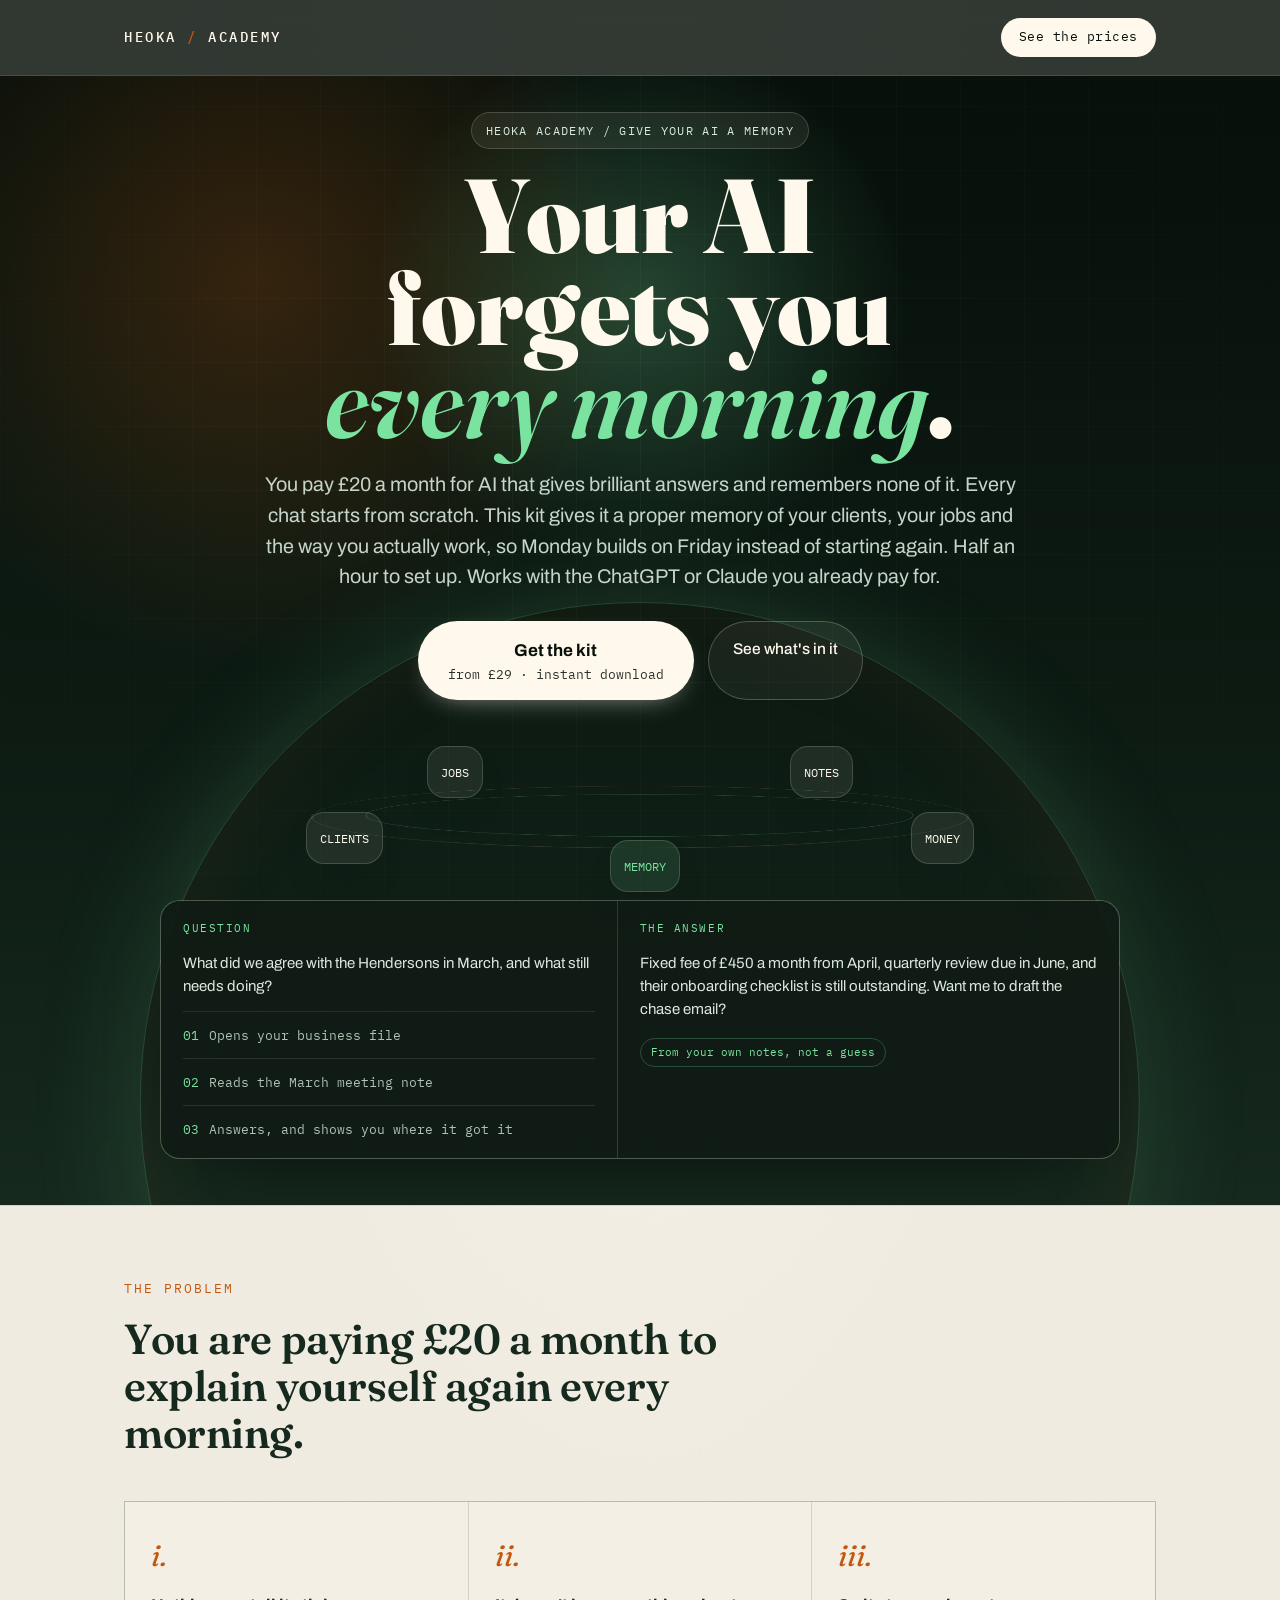
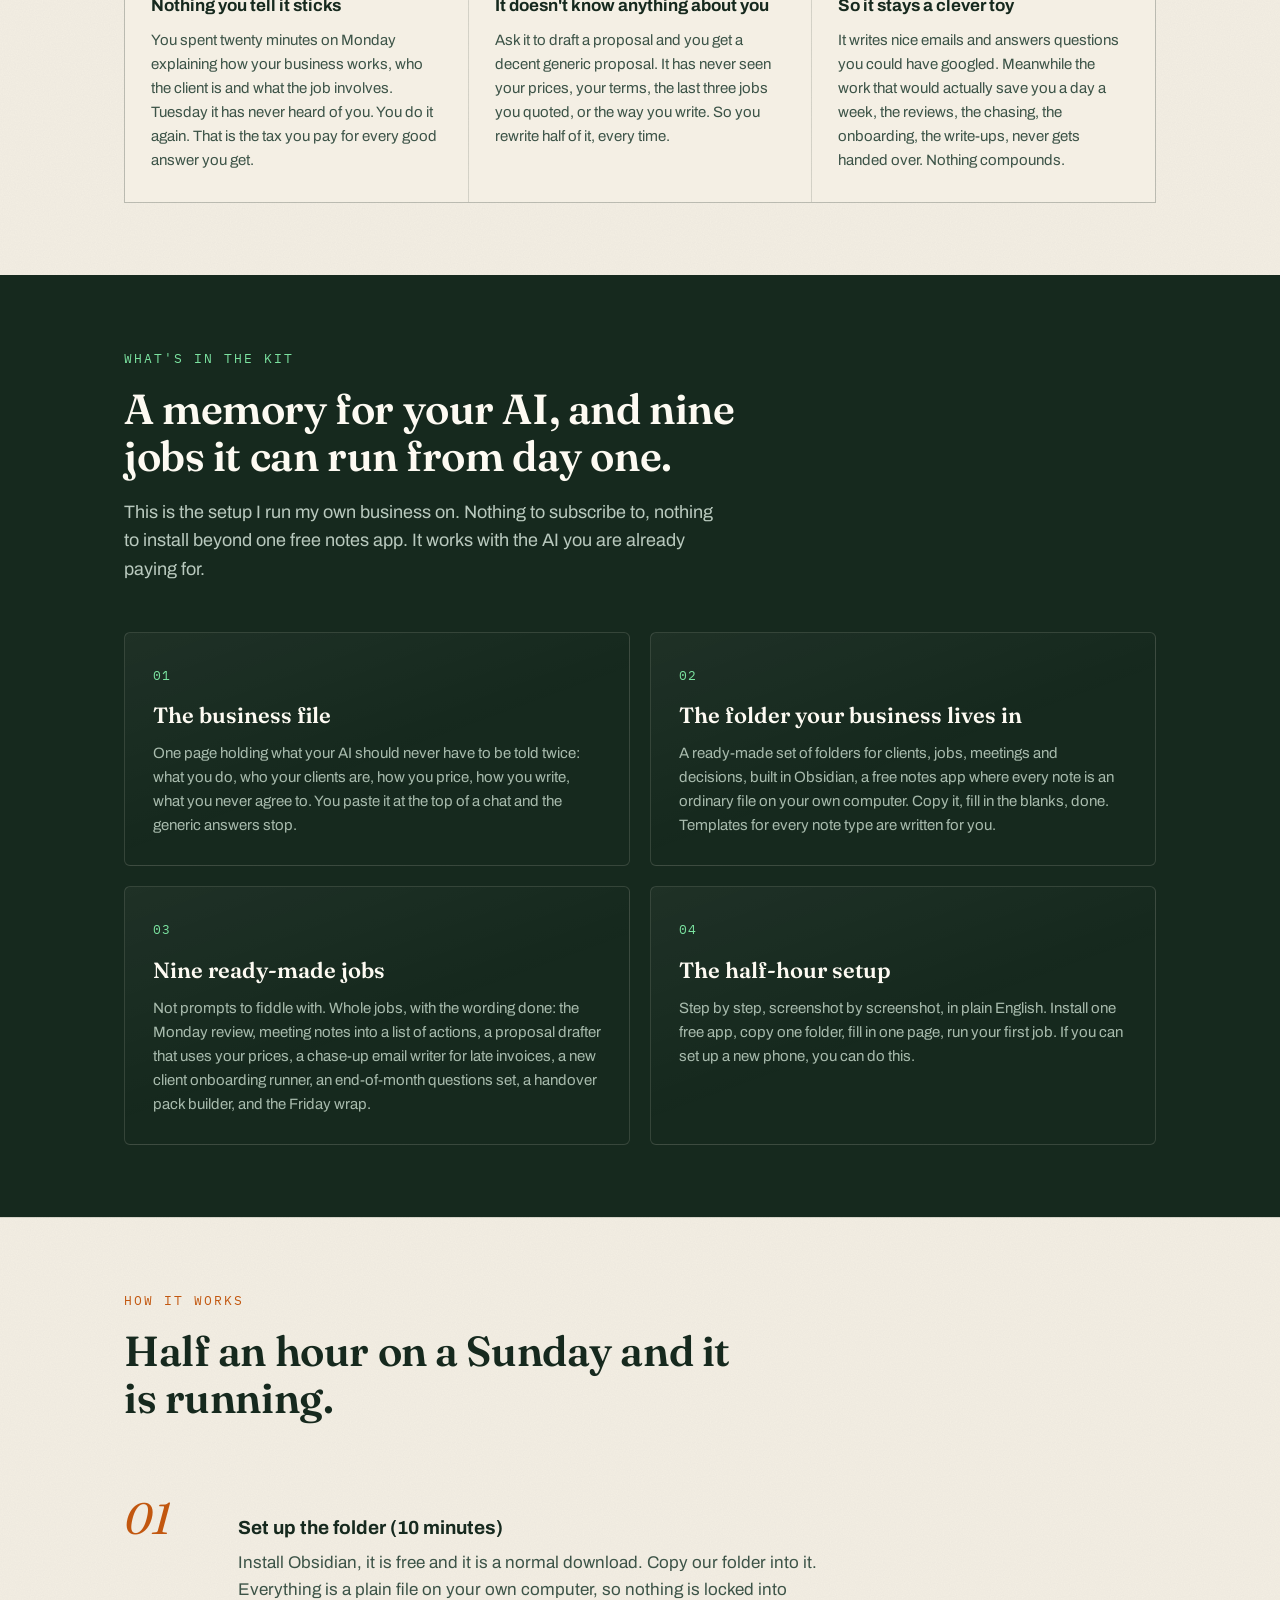
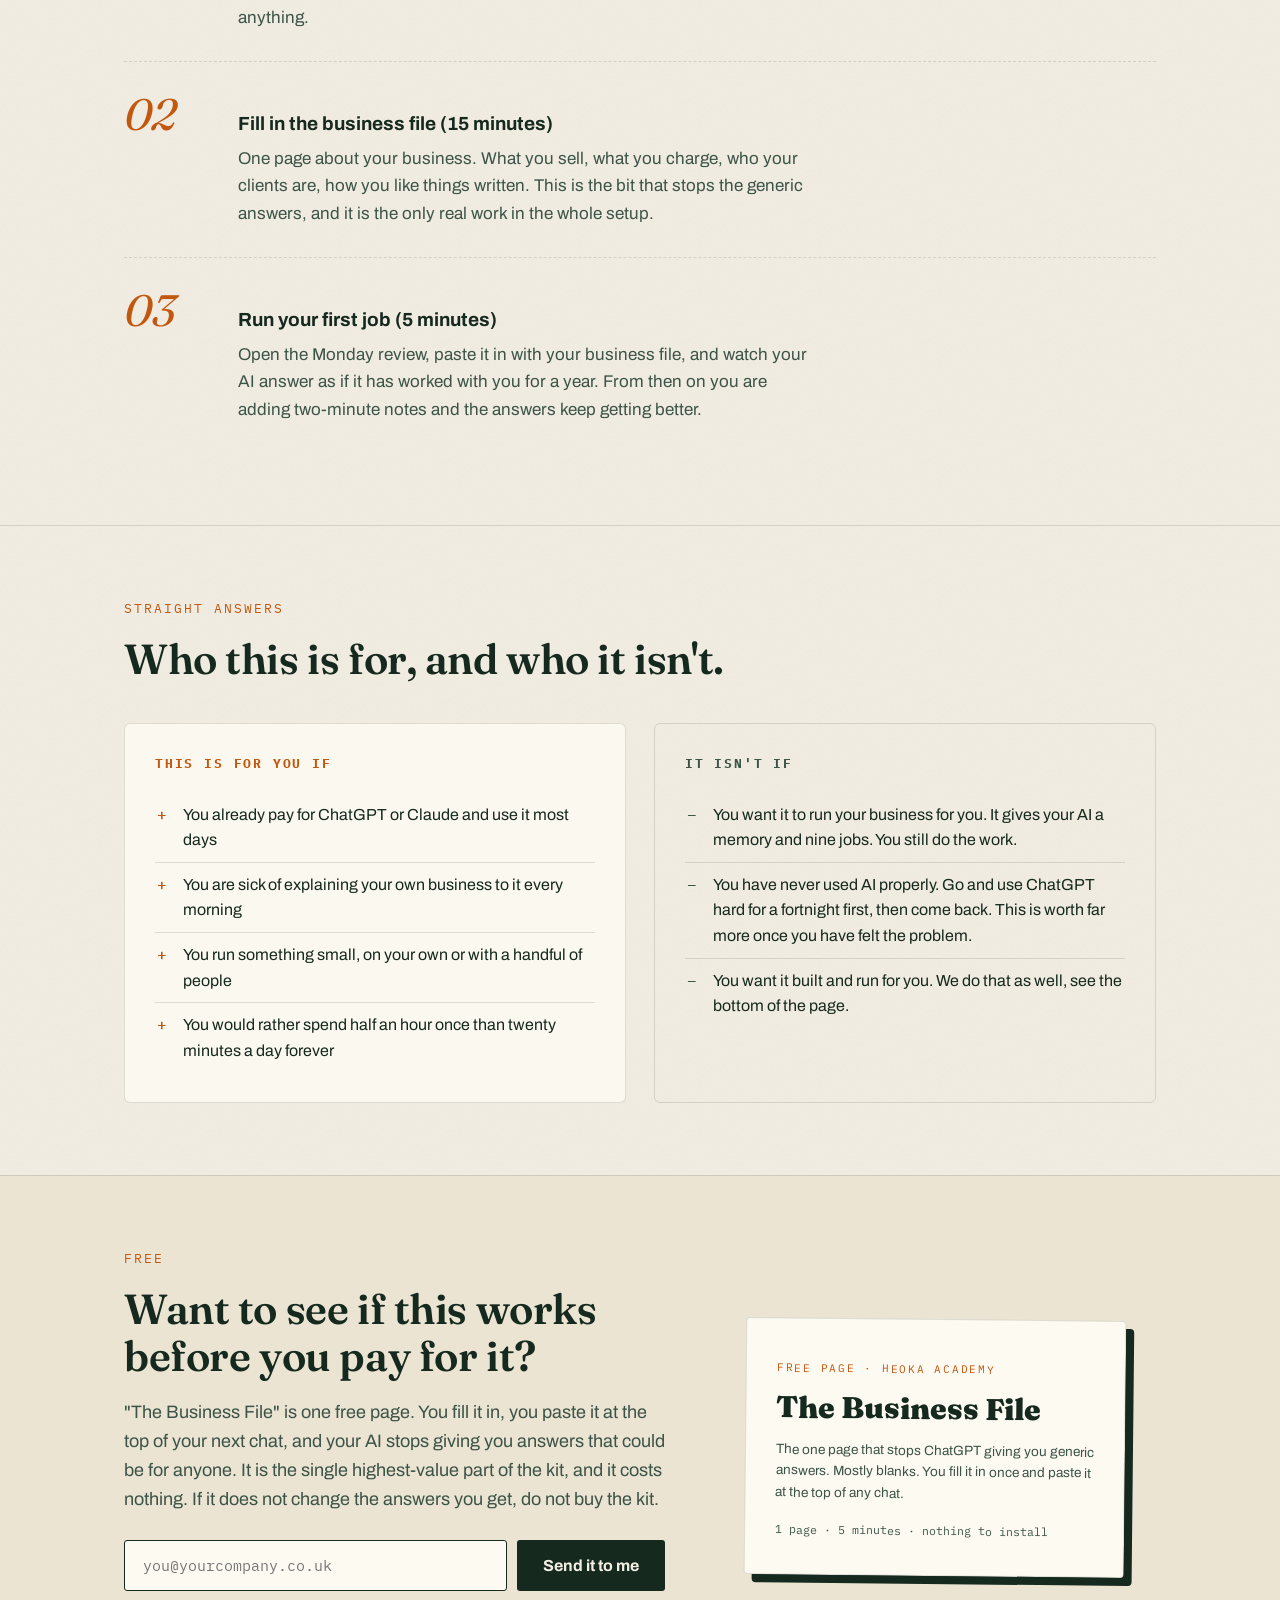
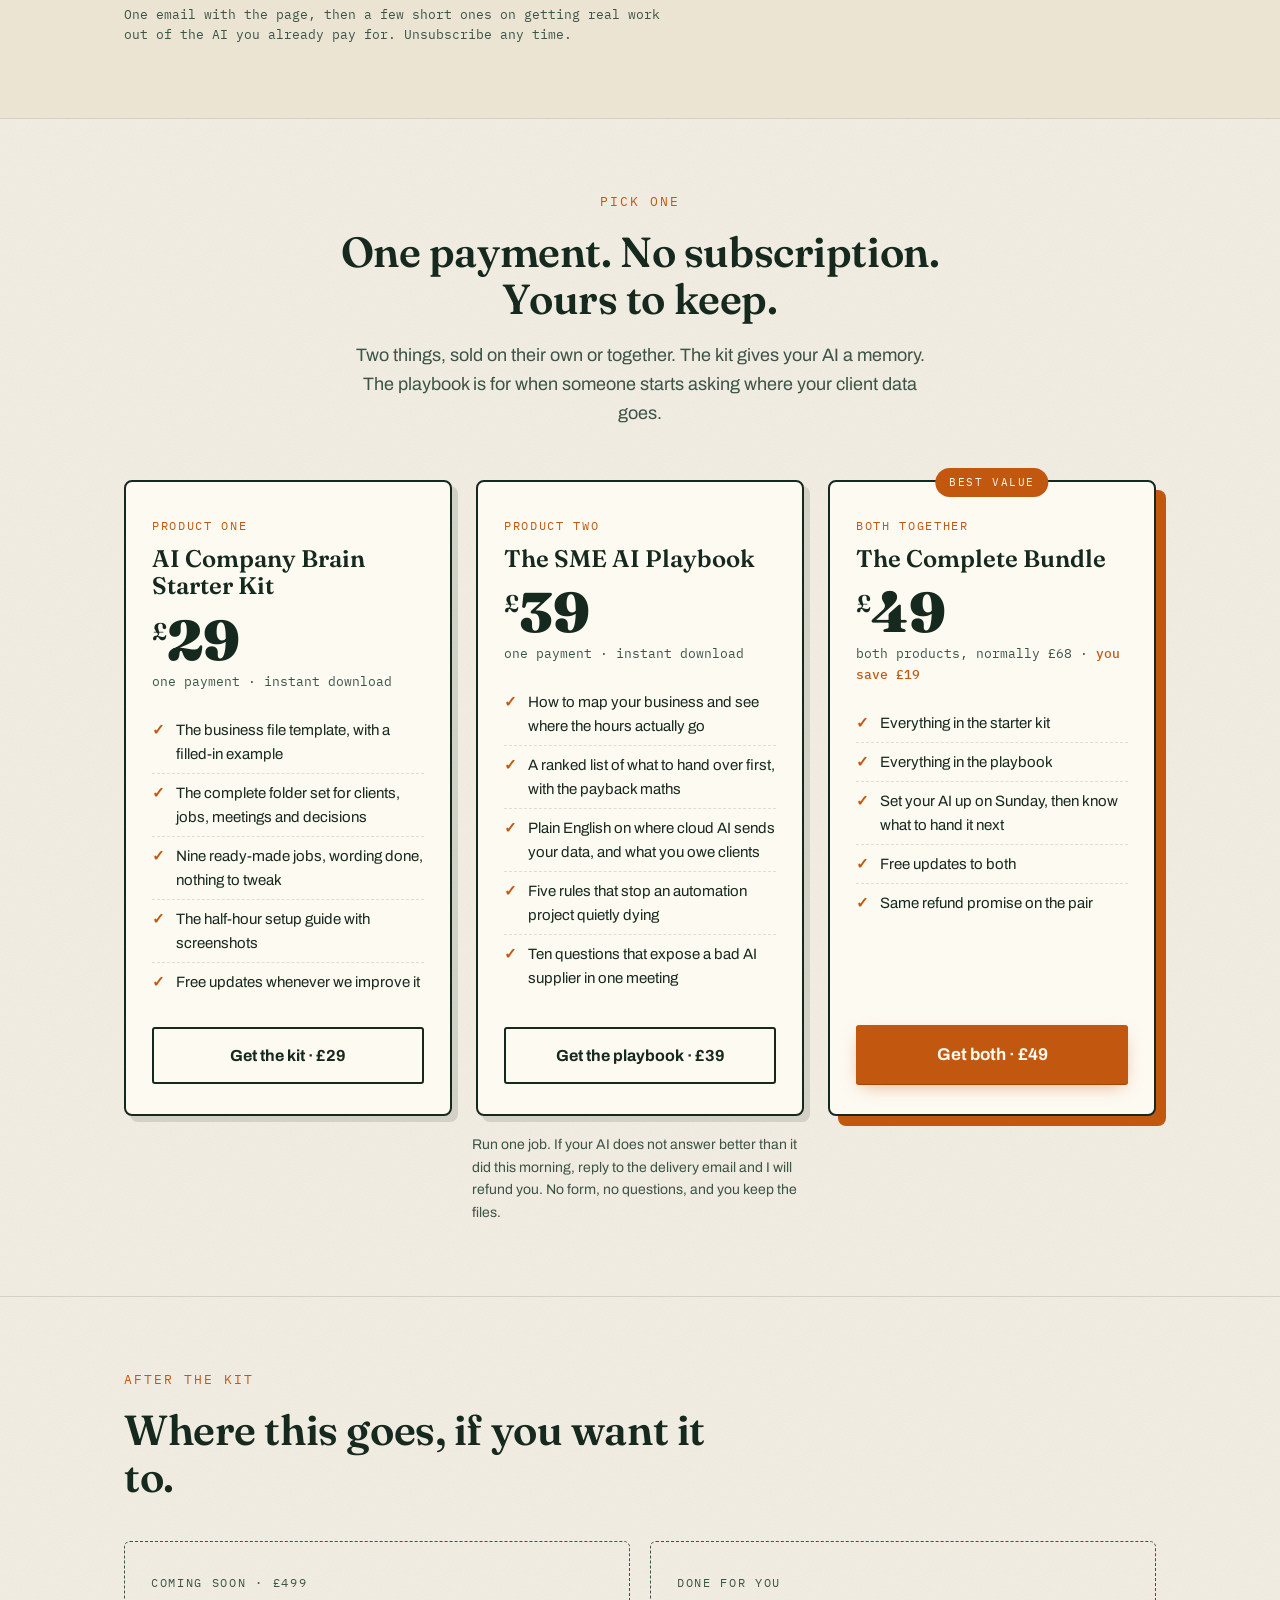
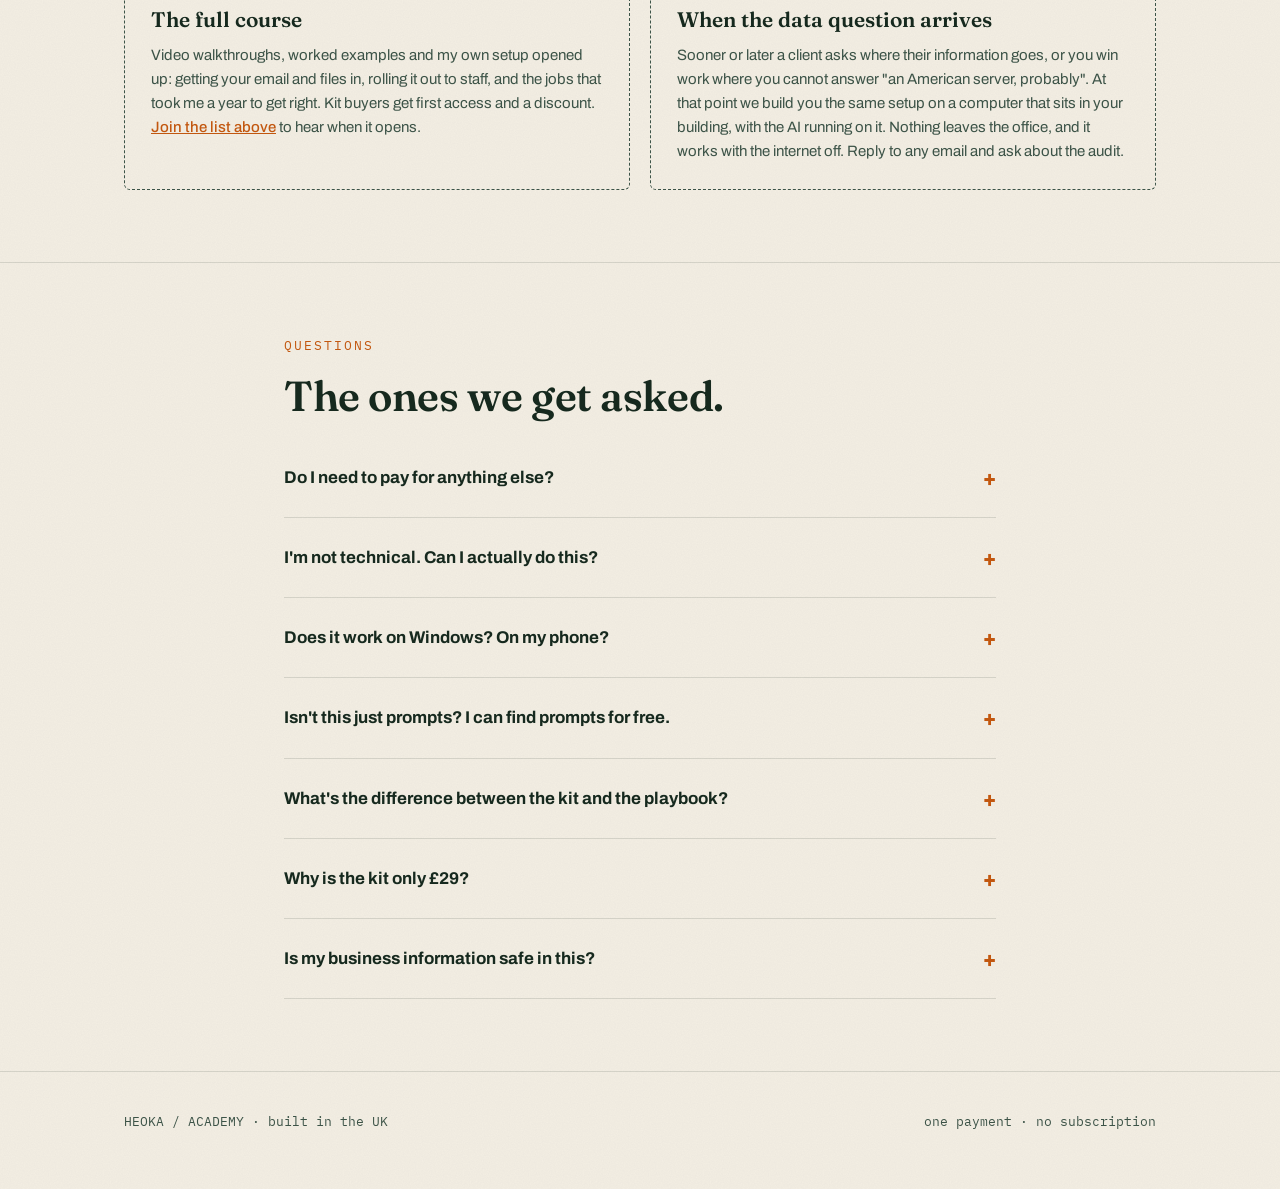
==== index.html @ 4ce64f12 "Heoka Academy site (paid files held back until payment is live)" ====
<!DOCTYPE html>
<html lang="en-GB">
<head>
<meta charset="UTF-8">
<meta name="viewport" content="width=device-width, initial-scale=1.0">
<title>Make ChatGPT actually know your business | Heoka Academy</title>
<meta name="description" content="You pay £20 a month for AI that forgets you every morning. The kit gives it a memory of your clients, your jobs and how you work. Setup takes half an hour.">
<link rel="icon" href="data:image/svg+xml,%3Csvg xmlns='http://www.w3.org/2000/svg' viewBox='0 0 64 64'%3E%3Crect width='64' height='64' rx='14' fill='%2316291E'/%3E%3Cpath d='M16 18h8v11h16V18h8v28h-8V35H24v11h-8z' fill='%23FFF8EC'/%3E%3Cpath d='M47 13l-8 38' stroke='%23C2570F' stroke-width='4' stroke-linecap='round'/%3E%3C/svg%3E">
<!--
  ============================================================
  PLACEHOLDERS TO FILL BEFORE LAUNCH
  (search the file for the exact string in the left column)

  1. #STRIPE_LINK_KIT       - Stripe Payment Link, AI Company Brain Starter Kit, GBP 29
                              appears at: line 609 (pricing card 1 button href)
  2. #STRIPE_LINK_PLAYBOOK  - Stripe Payment Link, The SME AI Playbook, GBP 39
                              appears at: line 625 (pricing card 2 button href)
  3. #STRIPE_LINK_BUNDLE    - Stripe Payment Link, both products bundle, GBP 49
                              appears at: line 642 (pricing card 3 button href)
  4. REPLACE_FORM_ID        - Formspree form ID for the free Business File capture
                              appears at: line 572 (form action URL)

  The header CTA and the hero button both scroll to the pricing block (href="#buy"),
  so they need no Stripe link of their own.

  Notes for setup:
  - Set every Stripe link's success/redirect URL to thank-you.html on this site.
  - Name the Stripe products exactly as they appear on this page so the receipt matches.
  - Formspree: formspree.io -> new form -> paste the ID over REPLACE_FORM_ID.
  ============================================================
-->
<link rel="preconnect" href="https://fonts.googleapis.com">
<link rel="preconnect" href="https://fonts.gstatic.com" crossorigin>
<link href="https://fonts.googleapis.com/css2?family=Fraunces:opsz,wght@9..144,400;9..144,600;9..144,900&family=Archivo:wght@400;500;700&family=IBM+Plex+Mono:wght@400;500&display=swap" rel="stylesheet">
<style>
:root{
  --paper:#F4EFE4;
  --paper-deep:#EBE4D3;
  --ink:#16291E;
  --ink-soft:#3C5347;
  --copper:#C2570F;
  --copper-deep:#A34708;
  --terminal:#0E1B13;
  --terminal-green:#7BE3A0;
  --line:#16291E22;
  --serif:'Fraunces',serif;
  --sans:'Archivo',sans-serif;
  --mono:'IBM Plex Mono',monospace;
}
*{margin:0;padding:0;box-sizing:border-box}
html{scroll-behavior:smooth}
body{
  font-family:var(--sans);
  background:var(--paper);
  color:var(--ink);
  line-height:1.6;
  font-size:17px;
  background-image:
    radial-gradient(ellipse 80% 50% at 50% -10%, #FFFDF5 0%, transparent 60%),
    url("data:image/svg+xml,%3Csvg xmlns='http://www.w3.org/2000/svg' width='120' height='120' viewBox='0 0 120 120'%3E%3Cfilter id='n'%3E%3CfeTurbulence type='fractalNoise' baseFrequency='0.85' numOctaves='2'/%3E%3CfeColorMatrix values='0 0 0 0 0 0 0 0 0 0 0 0 0 0 0 0 0 0 0.03 0'/%3E%3C/filter%3E%3Crect width='120' height='120' filter='url(%23n)'/%3E%3C/svg%3E");
}
.wrap{max-width:1080px;margin:0 auto;padding:0 24px}
.mono{font-family:var(--mono)}

/* ---------- header ---------- */
header{
  border-bottom:1px solid rgba(244,239,228,.12);
  padding:18px 0;
  position:sticky;top:0;z-index:50;
  background:rgba(7,15,10,.82);
  backdrop-filter:blur(14px);
}
header .wrap{display:flex;justify-content:space-between;align-items:center}
.wordmark{font-family:var(--mono);font-weight:500;letter-spacing:.18em;font-size:14px;text-transform:uppercase;color:#FFF8EC;text-decoration:none}
.wordmark span{color:var(--copper)}
.header-cta{
  font-family:var(--mono);font-size:13px;text-decoration:none;
  color:#07100B;background:#FFF8EC;padding:9px 18px;border-radius:999px;
  letter-spacing:.04em;transition:background .2s;
}
.header-cta:hover{background:var(--copper)}

/* ---------- antigravity-inspired hero ---------- */
.launch-hero{
  min-height:calc(100svh - 66px);
  position:relative;
  overflow:hidden;
  padding:32px 0 46px;
  color:#FFF8EC;
  background:
    radial-gradient(circle at 50% 20%, rgba(123,227,160,.24), transparent 24%),
    radial-gradient(circle at 20% 18%, rgba(194,87,15,.24), transparent 28%),
    linear-gradient(180deg,#07100B 0%,#0D1B13 58%,#16291E 100%);
}
.launch-hero::before{
  content:"";
  position:absolute;inset:-20%;
  background:
    linear-gradient(rgba(255,255,255,.035) 1px,transparent 1px),
    linear-gradient(90deg,rgba(255,255,255,.035) 1px,transparent 1px);
  background-size:64px 64px;
  mask-image:radial-gradient(circle at 50% 35%,#000 0%,transparent 66%);
  pointer-events:none;
}
.launch-hero::after{
  content:"";
  position:absolute;left:50%;bottom:-31vw;width:78vw;aspect-ratio:1;border-radius:50%;
  transform:translateX(-50%);
  border:1px solid rgba(123,227,160,.22);
  box-shadow:0 0 110px rgba(123,227,160,.18), inset 0 0 90px rgba(194,87,15,.08);
  pointer-events:none;
}
.hero-stage{position:relative;z-index:1;text-align:center}
.hero-badge{
  width:max-content;max-width:100%;margin:4px auto 20px;padding:8px 14px;border-radius:999px;
  border:1px solid rgba(244,239,228,.18);background:rgba(244,239,228,.07);
  color:#D8E8DC;font-family:var(--mono);font-size:12px;letter-spacing:.11em;text-transform:uppercase;
  animation:rise .7s ease both;
}
.launch-title{
  font-family:var(--serif);font-weight:900;font-size:clamp(48px,8.2vw,118px);
  line-height:.88;letter-spacing:0;max-width:10.6ch;margin:0 auto;
  text-wrap:balance;animation:rise .7s .08s ease both;
}
.launch-title em{font-style:italic;font-weight:600;color:var(--terminal-green)}
.launch-lede{
  font-size:clamp(17px,1.55vw,22px);line-height:1.55;color:#C6D5CB;
  max-width:760px;margin:24px auto 28px;animation:rise .7s .16s ease both;
}
.hero-actions{display:flex;justify-content:center;gap:14px;flex-wrap:wrap;animation:rise .7s .24s ease both}
.hero-actions .btn{border-radius:999px}
.hero-actions .btn-primary{background:#FFF8EC;color:#07100B;box-shadow:0 10px 28px -16px rgba(255,248,236,.75)}
.hero-actions .btn-primary:hover{background:var(--terminal-green);box-shadow:0 14px 34px -16px rgba(123,227,160,.7)}
.hero-actions .btn-ghost{
  color:#FFF8EC;border:1px solid rgba(244,239,228,.24);padding:15px 24px;border-radius:999px;
  background:rgba(244,239,228,.05);text-decoration:none;
}
.hero-actions .btn-ghost:hover{border-color:var(--terminal-green);color:var(--terminal-green)}
.orbit{
  position:relative;width:min(760px,92vw);height:172px;margin:28px auto 0;
  animation:rise .7s .32s ease both;
}
.orbit-ring{
  position:absolute;inset:10px 7%;border-radius:50%;
  border:1px solid rgba(244,239,228,.14);
  transform:perspective(700px) rotateX(66deg);
}
.orbit-ring:nth-child(2){inset:34px 14%;border-color:rgba(123,227,160,.24)}
.node{
  position:absolute;display:grid;place-items:center;min-width:52px;width:auto;padding:0 13px;
  height:52px;border-radius:18px;white-space:nowrap;
  background:rgba(255,248,236,.08);border:1px solid rgba(255,248,236,.16);
  color:#FFF8EC;font-family:var(--mono);font-size:12px;box-shadow:0 18px 40px -22px #000;
}
.node:nth-child(3){left:6%;top:84px}
.node:nth-child(4){left:22%;top:18px}
.node:nth-child(5){left:46%;top:112px;background:rgba(123,227,160,.12);color:var(--terminal-green)}
.node:nth-child(6){right:22%;top:18px}
.node:nth-child(7){right:6%;top:84px}
.command-preview{
  width:min(960px,94vw);margin:0 auto;display:grid;grid-template-columns:1fr 1.1fr;gap:1px;
  border:1px solid rgba(244,239,228,.14);border-radius:20px;overflow:hidden;
  background:rgba(244,239,228,.13);box-shadow:0 30px 90px -50px #000;
  animation:rise .7s .4s ease both;
}
.mission-panel,.answer-panel{background:rgba(10,23,16,.86);padding:19px 22px;text-align:left}
.panel-label{
  color:var(--terminal-green);font-family:var(--mono);font-size:11px;letter-spacing:.14em;text-transform:uppercase;margin-bottom:14px;
}
.mission-panel p,.answer-panel p{color:#DDE8DE;font-size:15px;line-height:1.55}
.task-line{
  display:flex;gap:10px;align-items:flex-start;border-top:1px solid rgba(244,239,228,.1);
  padding-top:13px;margin-top:13px;color:#AFC2B4;font-family:var(--mono);font-size:12.5px;
}
.task-line span{color:var(--terminal-green)}
.source-pill{
  display:inline-block;margin-top:16px;padding:5px 10px;border-radius:999px;
  border:1px solid rgba(123,227,160,.25);color:var(--terminal-green);font-family:var(--mono);font-size:11px;
}

/* ---------- original editorial hero, retained for fallback patterns ---------- */
.hero{padding:84px 0 56px;position:relative;overflow:hidden}
.kicker{
  font-family:var(--mono);font-size:13px;letter-spacing:.16em;text-transform:uppercase;
  color:var(--copper);display:flex;align-items:center;gap:12px;margin-bottom:28px;
  animation:rise .7s ease both;
}
.kicker::before{content:"";width:36px;height:1px;background:var(--copper)}
h1{
  font-family:var(--serif);font-weight:900;font-size:clamp(40px,6.4vw,76px);
  line-height:1.02;letter-spacing:-.015em;max-width:15ch;
  animation:rise .7s .08s ease both;
}
h1 em{font-style:italic;font-weight:600;color:var(--copper)}
.hero p.lede{
  font-size:20px;color:var(--ink-soft);max-width:54ch;margin:28px 0 36px;
  animation:rise .7s .16s ease both;
}
.cta-row{display:flex;gap:16px;flex-wrap:wrap;align-items:center;animation:rise .7s .24s ease both}
.btn{
  display:inline-block;text-decoration:none;font-family:var(--sans);font-weight:700;
  padding:16px 30px;border-radius:3px;font-size:17px;transition:transform .15s,box-shadow .15s,background .2s;
}
.btn-primary{
  background:var(--copper);color:#FFF8EC;
  box-shadow:0 1px 0 var(--copper-deep),0 6px 18px -6px rgba(194,87,15,.55);
}
.btn-primary:hover{transform:translateY(-2px);box-shadow:0 1px 0 var(--copper-deep),0 10px 24px -6px rgba(194,87,15,.6)}
.btn-primary small{display:block;font-weight:400;font-size:12.5px;opacity:.85;font-family:var(--mono)}
.btn-ghost{color:var(--ink);font-weight:500;font-size:15.5px;border-bottom:1px solid var(--ink);padding:2px 0;border-radius:0}
.btn-ghost:hover{color:var(--copper);border-color:var(--copper)}
@keyframes rise{from{opacity:0;transform:translateY(18px)}to{opacity:1;transform:none}}

/* ---------- terminal ---------- */
.terminal-wrap{padding:8px 0 72px;animation:rise .7s .32s ease both}
.terminal{
  background:var(--terminal);border-radius:8px;max-width:760px;margin:0 auto;
  box-shadow:0 30px 60px -24px rgba(14,27,19,.5),0 0 0 1px rgba(255,255,255,.06) inset;
  transform:rotate(-.4deg);
}
.terminal-bar{display:flex;gap:7px;padding:13px 16px;border-bottom:1px solid rgba(255,255,255,.07)}
.terminal-bar i{width:11px;height:11px;border-radius:50%;background:#3a4a40}
.terminal-bar i:first-child{background:#5a4038}
.terminal-body{padding:22px 26px 28px;font-family:var(--mono);font-size:14.5px;line-height:1.75;color:#B9C9BE}
.terminal-body .prompt{color:var(--terminal-green)}
.terminal-body .dim{color:#5E7466}
.terminal-body .ans{color:#E8F0E9}
.badge-local{
  display:inline-block;margin-top:14px;font-size:11.5px;letter-spacing:.12em;text-transform:uppercase;
  color:var(--terminal-green);border:1px solid #2C4435;border-radius:99px;padding:4px 12px;
}

/* ---------- sections ---------- */
section{padding:72px 0;border-top:1px solid var(--line)}
.section-label{
  font-family:var(--mono);font-size:12.5px;letter-spacing:.16em;text-transform:uppercase;
  color:var(--copper);margin-bottom:18px;
}
h2{font-family:var(--serif);font-weight:600;font-size:clamp(28px,3.6vw,42px);line-height:1.12;letter-spacing:-.01em;max-width:22ch;margin-bottom:18px}
.section-intro{color:var(--ink-soft);max-width:60ch;font-size:18px}

/* pain cards */
.pain-grid{display:grid;grid-template-columns:repeat(3,1fr);gap:1px;background:var(--line);margin-top:44px;border:1px solid var(--line)}
.pain{background:var(--paper);padding:30px 26px}
.pain .num{font-family:var(--serif);font-style:italic;font-size:30px;color:var(--copper)}
.pain h3{font-family:var(--sans);font-weight:700;font-size:17px;margin:12px 0 8px}
.pain p{font-size:15px;color:var(--ink-soft)}

/* kit contents */
.kit{background:var(--ink);color:var(--paper)}
.kit .section-label{color:var(--terminal-green)}
.kit h2{color:#FDFAF2}
.kit .section-intro{color:#B9C9BE}
.kit-grid{display:grid;grid-template-columns:1fr 1fr;gap:20px;margin-top:48px}
.kit-item{
  border:1px solid rgba(244,239,228,.14);border-radius:6px;padding:28px;
  background:linear-gradient(160deg,rgba(255,255,255,.04),transparent 55%);
  transition:border-color .2s,transform .2s;
}
.kit-item:hover{border-color:rgba(123,227,160,.45);transform:translateY(-3px)}
.kit-item .file{font-family:var(--mono);font-size:12.5px;color:var(--terminal-green);letter-spacing:.06em}
.kit-item h3{font-family:var(--serif);font-weight:600;font-size:22px;margin:10px 0 8px;color:#FDFAF2}
.kit-item p{font-size:15px;color:#A8BBAD}

/* steps */
.steps{counter-reset:step;margin-top:44px;display:grid;gap:0}
.step{
  display:grid;grid-template-columns:90px 1fr;gap:24px;padding:30px 0;
  border-bottom:1px dashed var(--line);counter-increment:step;align-items:baseline;
}
.step:last-child{border-bottom:none}
.step::before{
  content:"0" counter(step);font-family:var(--serif);font-style:italic;
  font-size:44px;color:var(--copper);line-height:1;
}
.step h3{font-size:19px;font-weight:700;margin-bottom:6px}
.step p{color:var(--ink-soft);max-width:58ch}

/* honesty */
.honesty-grid{display:grid;grid-template-columns:1fr 1fr;gap:28px;margin-top:40px}
.honesty-col{border:1px solid var(--line);border-radius:6px;padding:30px;background:#FBF8EF}
.honesty-col.not{background:transparent}
.honesty-col h3{font-family:var(--mono);font-size:13px;letter-spacing:.14em;text-transform:uppercase;margin-bottom:18px}
.honesty-col.for h3{color:var(--copper)}
.honesty-col.not h3{color:var(--ink-soft)}
.honesty-col ul{list-style:none}
.honesty-col li{padding:9px 0 9px 28px;position:relative;font-size:16px;border-bottom:1px solid var(--line)}
.honesty-col li:last-child{border-bottom:none}
.honesty-col.for li::before{content:"+";position:absolute;left:2px;color:var(--copper);font-family:var(--mono);font-weight:500}
.honesty-col.not li::before{content:"\2013";position:absolute;left:2px;color:var(--ink-soft);font-family:var(--mono)}

/* lead magnet */
.magnet{background:var(--paper-deep)}
.magnet-box{
  display:grid;grid-template-columns:1.1fr .9fr;gap:48px;align-items:center;
}
.pdf-mock{
  background:#FDFAF2;border:1px solid var(--line);border-radius:4px;padding:34px 30px;
  box-shadow:8px 8px 0 var(--ink);transform:rotate(.6deg);max-width:380px;justify-self:center;
}
.pdf-mock .mono{font-size:11px;letter-spacing:.16em;text-transform:uppercase;color:var(--copper)}
.pdf-mock h3{font-family:var(--serif);font-weight:900;font-size:30px;line-height:1.08;margin:12px 0 14px}
.pdf-mock p{font-size:13.5px;color:var(--ink-soft)}
.pdf-mock .pages{margin-top:18px;font-family:var(--mono);font-size:11.5px;color:var(--ink-soft)}
.magnet form{display:flex;gap:10px;margin-top:26px;flex-wrap:wrap}
.magnet input[type=email]{
  flex:1;min-width:220px;padding:15px 18px;font-family:var(--mono);font-size:15px;
  border:1px solid var(--ink);border-radius:3px;background:#FDFAF2;color:var(--ink);
}
.magnet input[type=email]:focus{outline:2px solid var(--copper);outline-offset:1px}
.magnet button{
  padding:15px 26px;background:var(--ink);color:var(--paper);border:none;border-radius:3px;
  font-family:var(--sans);font-weight:700;font-size:16px;cursor:pointer;transition:background .2s;
}
.magnet button:hover{background:var(--copper)}
.magnet .fine{font-size:13px;color:var(--ink-soft);margin-top:14px;font-family:var(--mono)}

/* price */
.price-box{
  max-width:640px;margin:44px auto 0;border:2px solid var(--ink);border-radius:8px;
  background:#FDFAF2;padding:44px 42px;text-align:center;position:relative;
  box-shadow:10px 10px 0 var(--copper);
}
.price-box .mono-label{font-family:var(--mono);font-size:12.5px;letter-spacing:.16em;text-transform:uppercase;color:var(--copper)}
.price{font-family:var(--serif);font-weight:900;font-size:84px;line-height:1;margin:14px 0 4px}
.price sup{font-size:32px;font-weight:600;vertical-align:34px}
.price-box .once{font-family:var(--mono);font-size:13.5px;color:var(--ink-soft);margin-bottom:26px}
.price-box ul{list-style:none;text-align:left;max-width:380px;margin:0 auto 30px}
.price-box li{padding:8px 0 8px 26px;position:relative;font-size:15.5px;border-bottom:1px dashed var(--line)}
.price-box li::before{content:"\2713";position:absolute;left:0;color:var(--copper);font-weight:700}
.guarantee{font-size:14px;color:var(--ink-soft);margin-top:18px;max-width:42ch;margin-left:auto;margin-right:auto}

/* three-card pricing block */
.price-grid{
  display:grid;grid-template-columns:repeat(3,1fr);gap:24px;
  margin:52px 0 0;align-items:stretch;
}
.tier{
  border:2px solid var(--ink);border-radius:8px;background:#FDFAF2;
  padding:34px 26px 30px;display:flex;flex-direction:column;position:relative;
  box-shadow:6px 6px 0 var(--line);
}
.tier.best{box-shadow:10px 10px 0 var(--copper);border-color:var(--ink)}
.tier-flag{
  position:absolute;top:-14px;left:50%;transform:translateX(-50%);white-space:nowrap;
  background:var(--copper);color:#FFF8EC;font-family:var(--mono);font-size:11px;
  letter-spacing:.14em;text-transform:uppercase;padding:6px 14px;border-radius:999px;
}
.tier .mono-label{font-family:var(--mono);font-size:12px;letter-spacing:.14em;text-transform:uppercase;color:var(--copper)}
.tier h3{font-family:var(--serif);font-weight:600;font-size:24px;line-height:1.15;margin:10px 0 12px}
.tier .tier-price{font-family:var(--serif);font-weight:900;font-size:56px;line-height:1;margin-bottom:4px}
.tier .tier-price sup{font-size:24px;font-weight:600;vertical-align:20px}
.tier .was{font-family:var(--mono);font-size:13px;color:var(--ink-soft);margin-bottom:18px}
.tier .was b{color:var(--copper);font-weight:500}
.tier ul{list-style:none;text-align:left;margin-bottom:26px}
.tier li{padding:7px 0 7px 24px;position:relative;font-size:15px;border-bottom:1px dashed var(--line)}
.tier li:last-child{border-bottom:none}
.tier li::before{content:"\2713";position:absolute;left:0;color:var(--copper);font-weight:700}
.tier .btn{margin-top:auto;text-align:center;width:100%}
.tier .btn-quiet{
  background:transparent;color:var(--ink);border:2px solid var(--ink);
  box-shadow:none;font-size:16px;padding:14px 20px;
}
.tier .btn-quiet:hover{background:var(--ink);color:var(--paper);transform:translateY(-2px);box-shadow:none}

/* ladder */
.ladder{display:grid;grid-template-columns:1fr 1fr;gap:20px;margin-top:40px}
.rung{border:1px dashed var(--ink-soft);border-radius:6px;padding:26px;background:transparent}
.rung .mono{font-size:12px;letter-spacing:.14em;text-transform:uppercase;color:var(--ink-soft)}
.rung h3{font-family:var(--serif);font-weight:600;font-size:21px;margin:8px 0 6px}
.rung p{font-size:15px;color:var(--ink-soft)}
.rung a{color:var(--copper);font-weight:500}

/* faq */
details{border-bottom:1px solid var(--line);padding:4px 0}
summary{
  font-weight:700;font-size:17px;padding:18px 0;cursor:pointer;list-style:none;
  display:flex;justify-content:space-between;align-items:center;
}
summary::after{content:"+";font-family:var(--mono);color:var(--copper);font-size:22px;transition:transform .2s}
details[open] summary::after{transform:rotate(45deg)}
details p{padding:0 0 20px;color:var(--ink-soft);max-width:62ch}

/* footer */
footer{border-top:1px solid var(--line);padding:40px 0 56px;font-family:var(--mono);font-size:13px;color:var(--ink-soft)}
footer .wrap{display:flex;justify-content:space-between;flex-wrap:wrap;gap:12px}

@media(max-width:780px){
  .launch-hero{min-height:auto;padding:34px 0 44px}
  .launch-title{font-size:clamp(46px,15vw,72px);line-height:.94}
  .launch-lede{font-size:17px;margin-top:24px}
  .orbit{height:128px;margin-top:24px}
  .node{min-width:42px;height:42px;padding:0 9px;border-radius:14px;font-size:10px}
  .command-preview{grid-template-columns:1fr;border-radius:16px}
  .pain-grid{grid-template-columns:1fr}
  .kit-grid,.honesty-grid,.magnet-box,.ladder{grid-template-columns:1fr}
  .step{grid-template-columns:64px 1fr;gap:14px}
  .pdf-mock{transform:none;box-shadow:6px 6px 0 var(--ink)}
  .price{font-size:64px}
  .price-grid{grid-template-columns:1fr;gap:34px;margin-top:44px}
  .tier{box-shadow:6px 6px 0 var(--line)}
  .tier.best{box-shadow:8px 8px 0 var(--copper)}
}
</style>
</head>
<body>

<header>
  <div class="wrap">
    <a class="wordmark" href="#top">Heoka<span>&nbsp;/&nbsp;</span>Academy</a>
    <a class="header-cta" href="#buy">See the prices</a>
  </div>
</header>

<main id="top">

<div class="launch-hero">
  <div class="wrap hero-stage">
    <p class="hero-badge">Heoka Academy / Give your AI a memory</p>
    <h1 class="launch-title">Your AI forgets you <em>every morning</em>.</h1>
    <p class="launch-lede">You pay &pound;20 a month for AI that gives brilliant answers and remembers none of it. Every chat starts from scratch. This kit gives it a proper memory of your clients, your jobs and the way you actually work, so Monday builds on Friday instead of starting again. Half an hour to set up. Works with the ChatGPT or Claude you already pay for.</p>
    <div class="hero-actions">
      <a class="btn btn-primary" href="#buy">Get the kit<small>from &pound;29 &middot; instant download</small></a>
      <a class="btn-ghost" href="#contents">See what's in it</a>
    </div>

    <div class="orbit" aria-hidden="true">
      <div class="orbit-ring"></div>
      <div class="orbit-ring"></div>
      <div class="node">CLIENTS</div>
      <div class="node">JOBS</div>
      <div class="node">MEMORY</div>
      <div class="node">NOTES</div>
      <div class="node">MONEY</div>
    </div>

    <div class="command-preview" role="img" aria-label="Example of an AI answering from your own business notes">
      <div class="mission-panel">
        <div class="panel-label">Question</div>
        <p>What did we agree with the Hendersons in March, and what still needs doing?</p>
        <div class="task-line"><span>01</span> Opens your business file</div>
        <div class="task-line"><span>02</span> Reads the March meeting note</div>
        <div class="task-line"><span>03</span> Answers, and shows you where it got it</div>
      </div>
      <div class="answer-panel">
        <div class="panel-label">The answer</div>
        <p>Fixed fee of &pound;450 a month from April, quarterly review due in June, and their onboarding checklist is still outstanding. Want me to draft the chase email?</p>
        <span class="source-pill">From your own notes, not a guess</span>
      </div>
    </div>
  </div>
</div>

<section>
  <div class="wrap">
    <p class="section-label">The problem</p>
    <h2>You are paying &pound;20 a month to explain yourself again every morning.</h2>
    <div class="pain-grid">
      <div class="pain">
        <span class="num">i.</span>
        <h3>Nothing you tell it sticks</h3>
        <p>You spent twenty minutes on Monday explaining how your business works, who the client is and what the job involves. Tuesday it has never heard of you. You do it again. That is the tax you pay for every good answer you get.</p>
      </div>
      <div class="pain">
        <span class="num">ii.</span>
        <h3>It doesn't know anything about you</h3>
        <p>Ask it to draft a proposal and you get a decent generic proposal. It has never seen your prices, your terms, the last three jobs you quoted, or the way you write. So you rewrite half of it, every time.</p>
      </div>
      <div class="pain">
        <span class="num">iii.</span>
        <h3>So it stays a clever toy</h3>
        <p>It writes nice emails and answers questions you could have googled. Meanwhile the work that would actually save you a day a week, the reviews, the chasing, the onboarding, the write-ups, never gets handed over. Nothing compounds.</p>
      </div>
    </div>
  </div>
</section>

<section class="kit" id="contents">
  <div class="wrap">
    <p class="section-label">What's in the kit</p>
    <h2>A memory for your AI, and nine jobs it can run from day one.</h2>
    <p class="section-intro">This is the setup I run my own business on. Nothing to subscribe to, nothing to install beyond one free notes app. It works with the AI you are already paying for.</p>
    <div class="kit-grid">
      <div class="kit-item">
        <span class="file">01</span>
        <h3>The business file</h3>
        <p>One page holding what your AI should never have to be told twice: what you do, who your clients are, how you price, how you write, what you never agree to. You paste it at the top of a chat and the generic answers stop.</p>
      </div>
      <div class="kit-item">
        <span class="file">02</span>
        <h3>The folder your business lives in</h3>
        <p>A ready-made set of folders for clients, jobs, meetings and decisions, built in Obsidian, a free notes app where every note is an ordinary file on your own computer. Copy it, fill in the blanks, done. Templates for every note type are written for you.</p>
      </div>
      <div class="kit-item">
        <span class="file">03</span>
        <h3>Nine ready-made jobs</h3>
        <p>Not prompts to fiddle with. Whole jobs, with the wording done: the Monday review, meeting notes into a list of actions, a proposal drafter that uses your prices, a chase-up email writer for late invoices, a new client onboarding runner, an end-of-month questions set, a handover pack builder, and the Friday wrap.</p>
      </div>
      <div class="kit-item">
        <span class="file">04</span>
        <h3>The half-hour setup</h3>
        <p>Step by step, screenshot by screenshot, in plain English. Install one free app, copy one folder, fill in one page, run your first job. If you can set up a new phone, you can do this.</p>
      </div>
    </div>
  </div>
</section>

<section>
  <div class="wrap">
    <p class="section-label">How it works</p>
    <h2>Half an hour on a Sunday and it is running.</h2>
    <div class="steps">
      <div class="step">
        <div>
          <h3>Set up the folder (10 minutes)</h3>
          <p>Install Obsidian, it is free and it is a normal download. Copy our folder into it. Everything is a plain file on your own computer, so nothing is locked into anything.</p>
        </div>
      </div>
      <div class="step">
        <div>
          <h3>Fill in the business file (15 minutes)</h3>
          <p>One page about your business. What you sell, what you charge, who your clients are, how you like things written. This is the bit that stops the generic answers, and it is the only real work in the whole setup.</p>
        </div>
      </div>
      <div class="step">
        <div>
          <h3>Run your first job (5 minutes)</h3>
          <p>Open the Monday review, paste it in with your business file, and watch your AI answer as if it has worked with you for a year. From then on you are adding two-minute notes and the answers keep getting better.</p>
        </div>
      </div>
    </div>
  </div>
</section>

<section>
  <div class="wrap">
    <p class="section-label">Straight answers</p>
    <h2>Who this is for, and who it isn't.</h2>
    <div class="honesty-grid">
      <div class="honesty-col for">
        <h3>This is for you if</h3>
        <ul>
          <li>You already pay for ChatGPT or Claude and use it most days</li>
          <li>You are sick of explaining your own business to it every morning</li>
          <li>You run something small, on your own or with a handful of people</li>
          <li>You would rather spend half an hour once than twenty minutes a day forever</li>
        </ul>
      </div>
      <div class="honesty-col not">
        <h3>It isn't if</h3>
        <ul>
          <li>You want it to run your business for you. It gives your AI a memory and nine jobs. You still do the work.</li>
          <li>You have never used AI properly. Go and use ChatGPT hard for a fortnight first, then come back. This is worth far more once you have felt the problem.</li>
          <li>You want it built and run for you. We do that as well, see the bottom of the page.</li>
        </ul>
      </div>
    </div>
  </div>
</section>

<section class="magnet" id="free">
  <div class="wrap magnet-box">
    <div>
      <p class="section-label">Free</p>
      <h2>Want to see if this works before you pay for it?</h2>
      <p class="section-intro">"The Business File" is one free page. You fill it in, you paste it at the top of your next chat, and your AI stops giving you answers that could be for anyone. It is the single highest-value part of the kit, and it costs nothing. If it does not change the answers you get, do not buy the kit.</p>
      <!-- EMAIL CAPTURE: this posts to Formspree. To go live (90 seconds):
           1. Go to formspree.io and sign up
           2. New form, name it "Heoka Academy". Formspree gives you a form ID like "xyzabcd"
           3. Replace REPLACE_FORM_ID below with that ID
           Submissions then land in your inbox and build your list. -->
      <form id="capture" action="https://formspree.io/f/REPLACE_FORM_ID" method="POST">
        <input type="hidden" name="_subject" value="New Heoka Academy signup">
        <input type="email" name="email" placeholder="you@yourcompany.co.uk" required aria-label="Email address">
        <button type="submit">Send it to me</button>
      </form>
      <p class="fine" id="capture-note">One email with the page, then a few short ones on getting real work out of the AI you already pay for. Unsubscribe any time.</p>
    </div>
    <div class="pdf-mock">
      <span class="mono">Free page &middot; Heoka Academy</span>
      <h3>The Business File</h3>
      <p>The one page that stops ChatGPT giving you generic answers. Mostly blanks. You fill it in once and paste it at the top of any chat.</p>
      <p class="pages">1 page &middot; 5 minutes &middot; nothing to install</p>
    </div>
  </div>
</section>

<section id="buy">
  <div class="wrap">
    <p class="section-label" style="text-align:center">Pick one</p>
    <h2 style="margin-left:auto;margin-right:auto;text-align:center">One payment. No subscription. Yours to keep.</h2>
    <p class="section-intro" style="margin:0 auto;text-align:center">Two things, sold on their own or together. The kit gives your AI a memory. The playbook is for when someone starts asking where your client data goes.</p>

    <div class="price-grid">

      <div class="tier">
        <p class="mono-label">Product one</p>
        <h3>AI Company Brain Starter Kit</h3>
        <div class="tier-price"><sup>&pound;</sup>29</div>
        <p class="was">one payment &middot; instant download</p>
        <ul>
          <li>The business file template, with a filled-in example</li>
          <li>The complete folder set for clients, jobs, meetings and decisions</li>
          <li>Nine ready-made jobs, wording done, nothing to tweak</li>
          <li>The half-hour setup guide with screenshots</li>
          <li>Free updates whenever we improve it</li>
        </ul>
        <!-- PLACEHOLDER: #STRIPE_LINK_KIT -->
        <a class="btn btn-primary btn-quiet" href="#STRIPE_LINK_KIT">Get the kit &middot; &pound;29</a>
      </div>

      <div class="tier">
        <p class="mono-label">Product two</p>
        <h3>The SME AI Playbook</h3>
        <div class="tier-price"><sup>&pound;</sup>39</div>
        <p class="was">one payment &middot; instant download</p>
        <ul>
          <li>How to map your business and see where the hours actually go</li>
          <li>A ranked list of what to hand over first, with the payback maths</li>
          <li>Plain English on where cloud AI sends your data, and what you owe clients</li>
          <li>Five rules that stop an automation project quietly dying</li>
          <li>Ten questions that expose a bad AI supplier in one meeting</li>
        </ul>
        <!-- PLACEHOLDER: #STRIPE_LINK_PLAYBOOK -->
        <a class="btn btn-primary btn-quiet" href="#STRIPE_LINK_PLAYBOOK">Get the playbook &middot; &pound;39</a>
      </div>

      <div class="tier best">
        <span class="tier-flag">Best value</span>
        <p class="mono-label">Both together</p>
        <h3>The Complete Bundle</h3>
        <div class="tier-price"><sup>&pound;</sup>49</div>
        <p class="was">both products, normally &pound;68 &middot; <b>you save &pound;19</b></p>
        <ul>
          <li>Everything in the starter kit</li>
          <li>Everything in the playbook</li>
          <li>Set your AI up on Sunday, then know what to hand it next</li>
          <li>Free updates to both</li>
          <li>Same refund promise on the pair</li>
        </ul>
        <!-- PLACEHOLDER: #STRIPE_LINK_BUNDLE -->
        <a class="btn btn-primary" href="#STRIPE_LINK_BUNDLE">Get both &middot; &pound;49</a>
      </div>

    </div>

    <p class="guarantee">Run one job. If your AI does not answer better than it did this morning, reply to the delivery email and I will refund you. No form, no questions, and you keep the files.</p>
  </div>
</section>

<section>
  <div class="wrap">
    <p class="section-label">After the kit</p>
    <h2>Where this goes, if you want it to.</h2>
    <div class="ladder">
      <div class="rung">
        <span class="mono">Coming soon &middot; &pound;499</span>
        <h3>The full course</h3>
        <p>Video walkthroughs, worked examples and my own setup opened up: getting your email and files in, rolling it out to staff, and the jobs that took me a year to get right. Kit buyers get first access and a discount. <a href="#free">Join the list above</a> to hear when it opens.</p>
      </div>
      <div class="rung">
        <span class="mono">Done for you</span>
        <h3>When the data question arrives</h3>
        <p>Sooner or later a client asks where their information goes, or you win work where you cannot answer "an American server, probably". At that point we build you the same setup on a computer that sits in your building, with the AI running on it. Nothing leaves the office, and it works with the internet off. Reply to any email and ask about the audit.</p>
      </div>
    </div>
  </div>
</section>

<section>
  <div class="wrap" style="max-width:760px">
    <p class="section-label">Questions</p>
    <h2>The ones we get asked.</h2>
    <details>
      <summary>Do I need to pay for anything else?</summary>
      <p>No. You need the ChatGPT or Claude subscription you already have, and Obsidian, which is free. There is no Heoka subscription and nothing to renew. One payment and it is yours.</p>
    </details>
    <details>
      <summary>I'm not technical. Can I actually do this?</summary>
      <p>Yes, and there is nothing in here that looks like code. The hardest thing you will do is copy a folder and install a free app. If you get stuck, reply to the delivery email and I will get you going.</p>
    </details>
    <details>
      <summary>Does it work on Windows? On my phone?</summary>
      <p>Windows, Mac, both fine. Your notes sync to your phone through Obsidian if you want them there, though you will do the setup on a computer.</p>
    </details>
    <details>
      <summary>Isn't this just prompts? I can find prompts for free.</summary>
      <p>You can, and most of them are rubbish because they know nothing about you. The prompts are the small half of this. The valuable half is the business file and the folder underneath, which is what makes the same prompt give you an answer about your business instead of a business.</p>
    </details>
    <details>
      <summary>What's the difference between the kit and the playbook?</summary>
      <p>The kit is hands-on: you set it up on a Sunday and your AI starts answering as though it knows your business. The playbook is the thinking layer for an owner with staff: where your hours go, what to hand over first, what it is worth, and how to make sure client information is not quietly ending up somewhere it should not. Most people start with the kit. The bundle is there because they are better together and it is only twenty pounds more.</p>
    </details>
    <details>
      <summary>Why is the kit only &pound;29?</summary>
      <p>Because this is the start of the road, not the end of it. Some people will want the course later, and some will eventually want us to build the private version that lives in their office. &pound;29 makes trying it an easy decision, and I would rather have ten thousand people using this than three hundred.</p>
    </details>
    <details>
      <summary>Is my business information safe in this?</summary>
      <p>The notes sit on your own computer as ordinary files. What you paste into ChatGPT goes to ChatGPT, exactly as it does today, so nothing gets worse. If you reach a point where that matters, that is a real conversation and it is at the bottom of this page.</p>
    </details>
  </div>
</section>

</main>

<script>
// Inline submit for the lead-magnet form: keeps people on the page, shows a thank-you.
(function(){
  var form = document.getElementById('capture');
  var note = document.getElementById('capture-note');
  if(!form) return;
  form.addEventListener('submit', function(e){
    e.preventDefault();
    var btn = form.querySelector('button');
    btn.textContent = 'Sending...';
    fetch(form.action, {
      method:'POST',
      body:new FormData(form),
      headers:{'Accept':'application/json'}
    }).then(function(r){
      if(r.ok){
        form.innerHTML = '<p style="font-family:var(--mono);font-size:15px;color:var(--copper)">Done. Check your inbox for The Business File.</p>';
        if(note) note.textContent = 'If it is not there in a minute, check spam and add us to your contacts.';
      } else {
        btn.textContent = 'Try again';
      }
    }).catch(function(){ btn.textContent = 'Try again'; });
  });
})();
</script>

<footer>
  <div class="wrap">
    <span>HEOKA / ACADEMY &middot; built in the UK</span>
    <span>one payment &middot; no subscription</span>
  </div>
</footer>

</body>
</html>
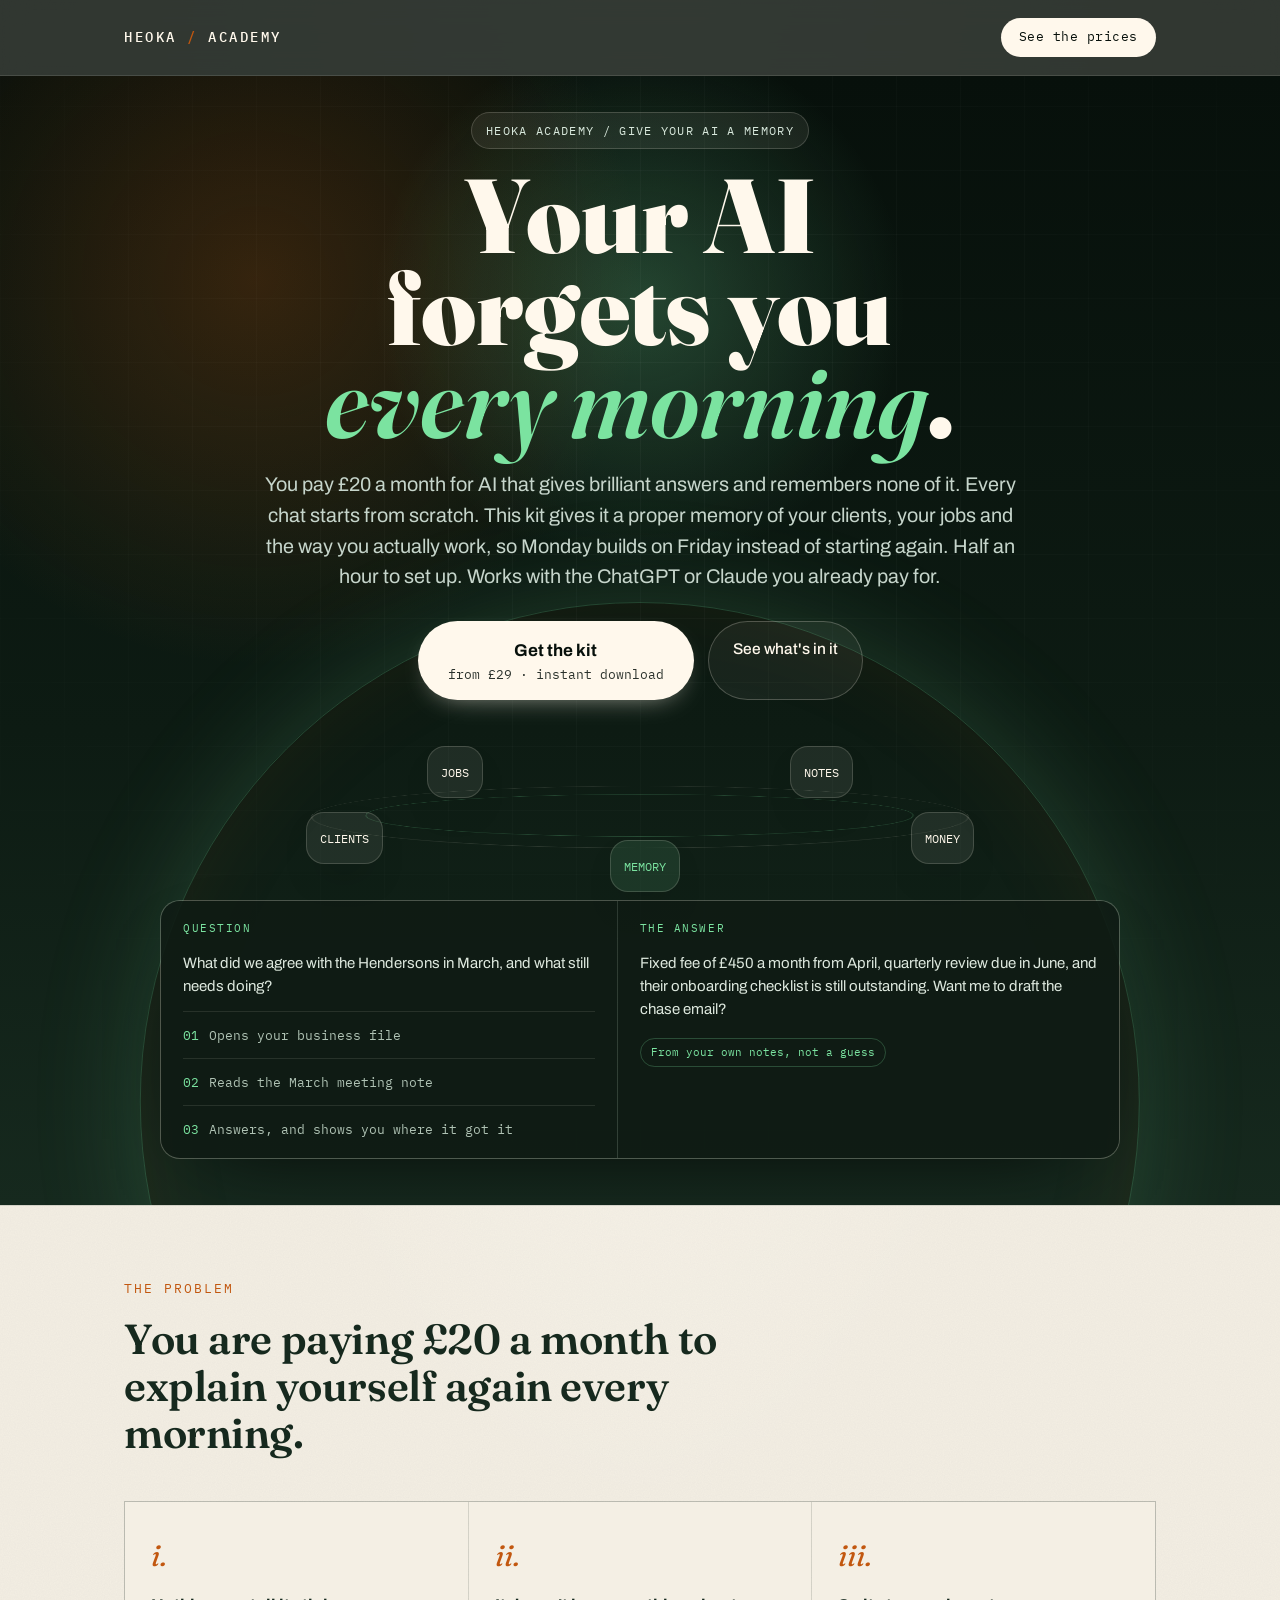
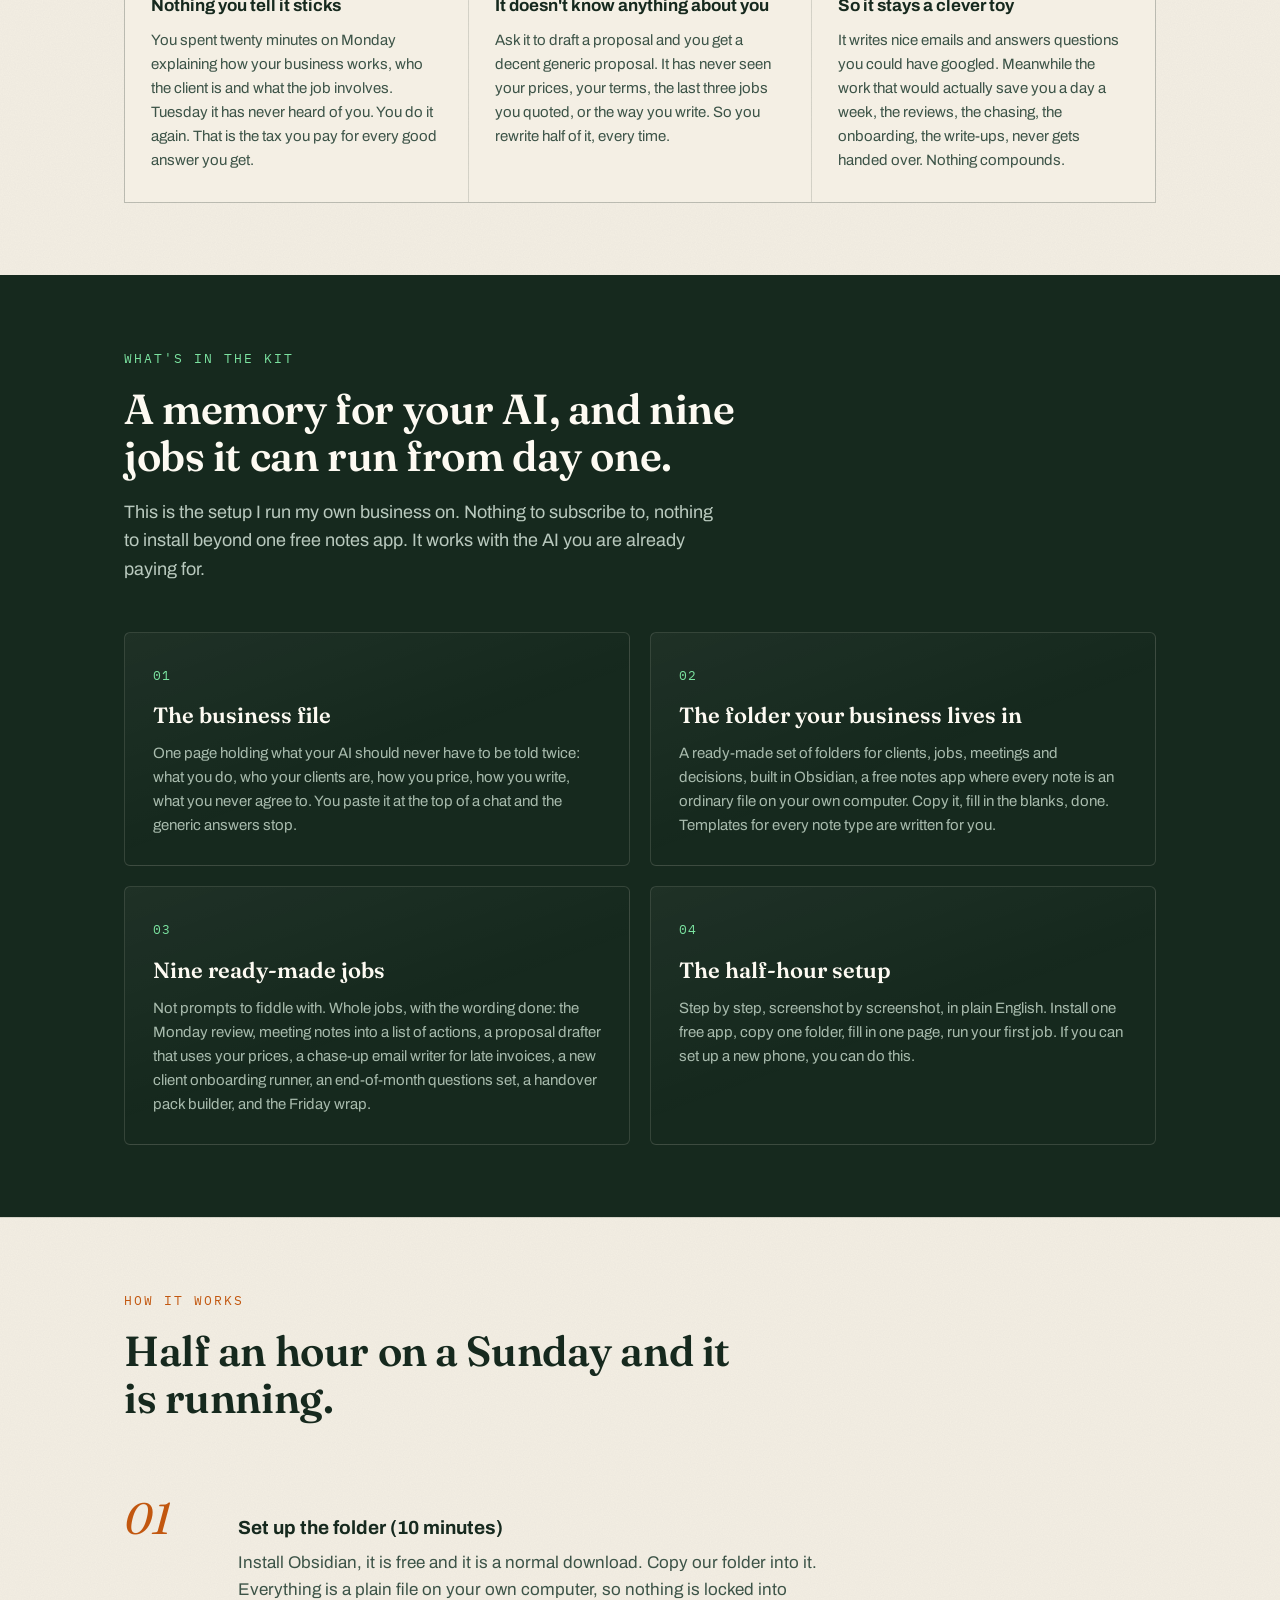
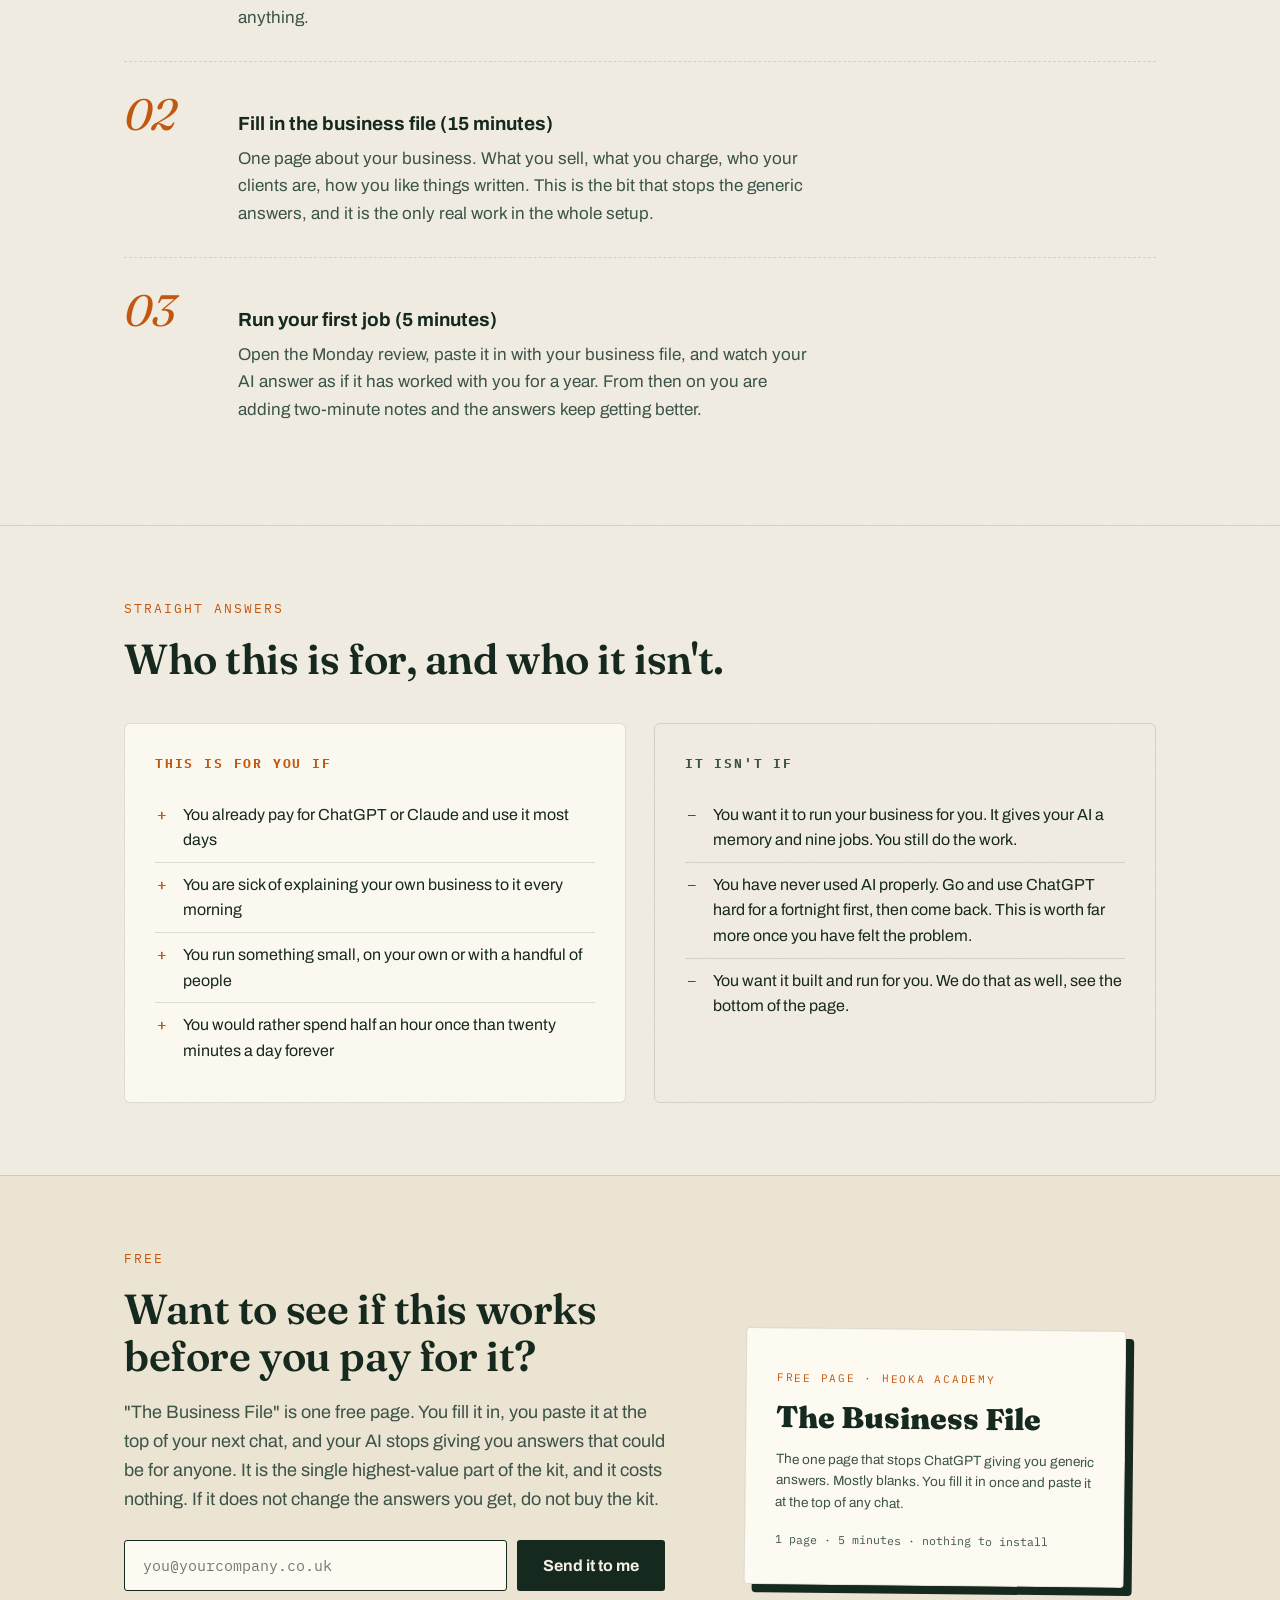
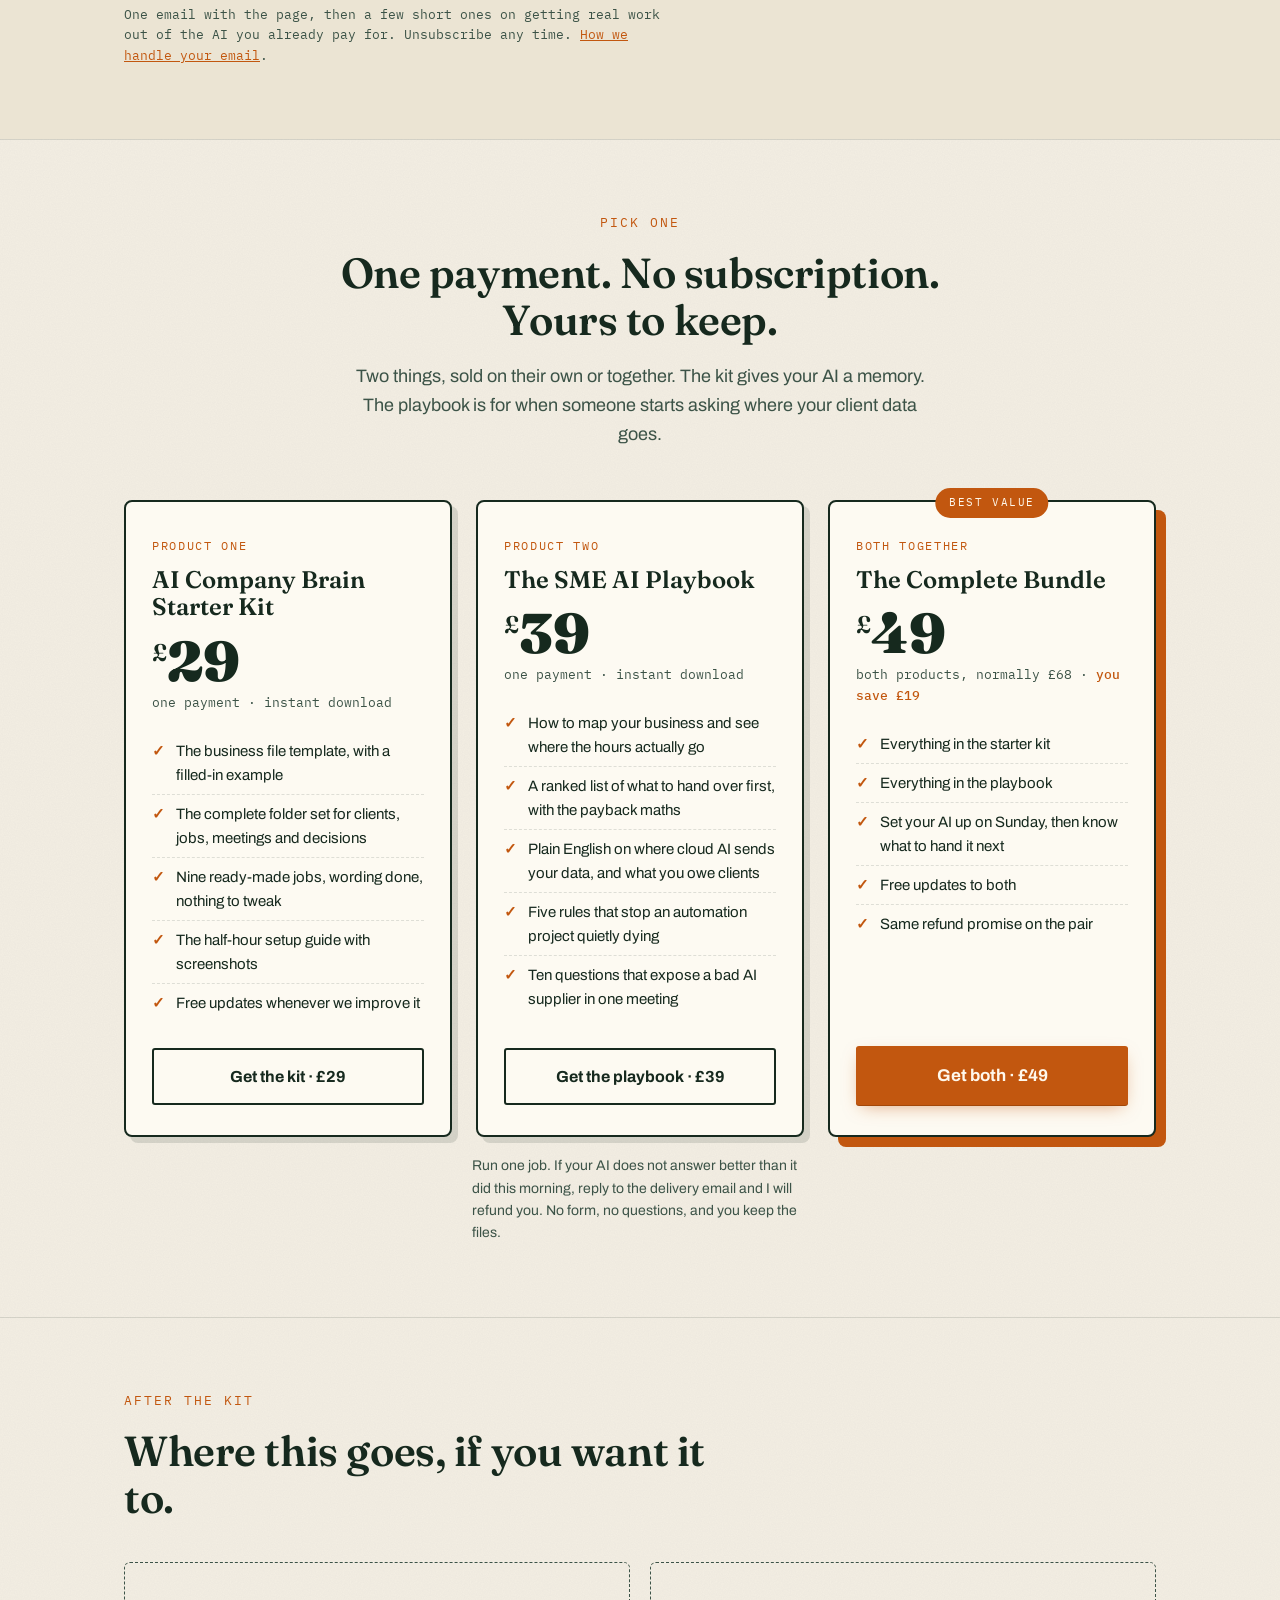
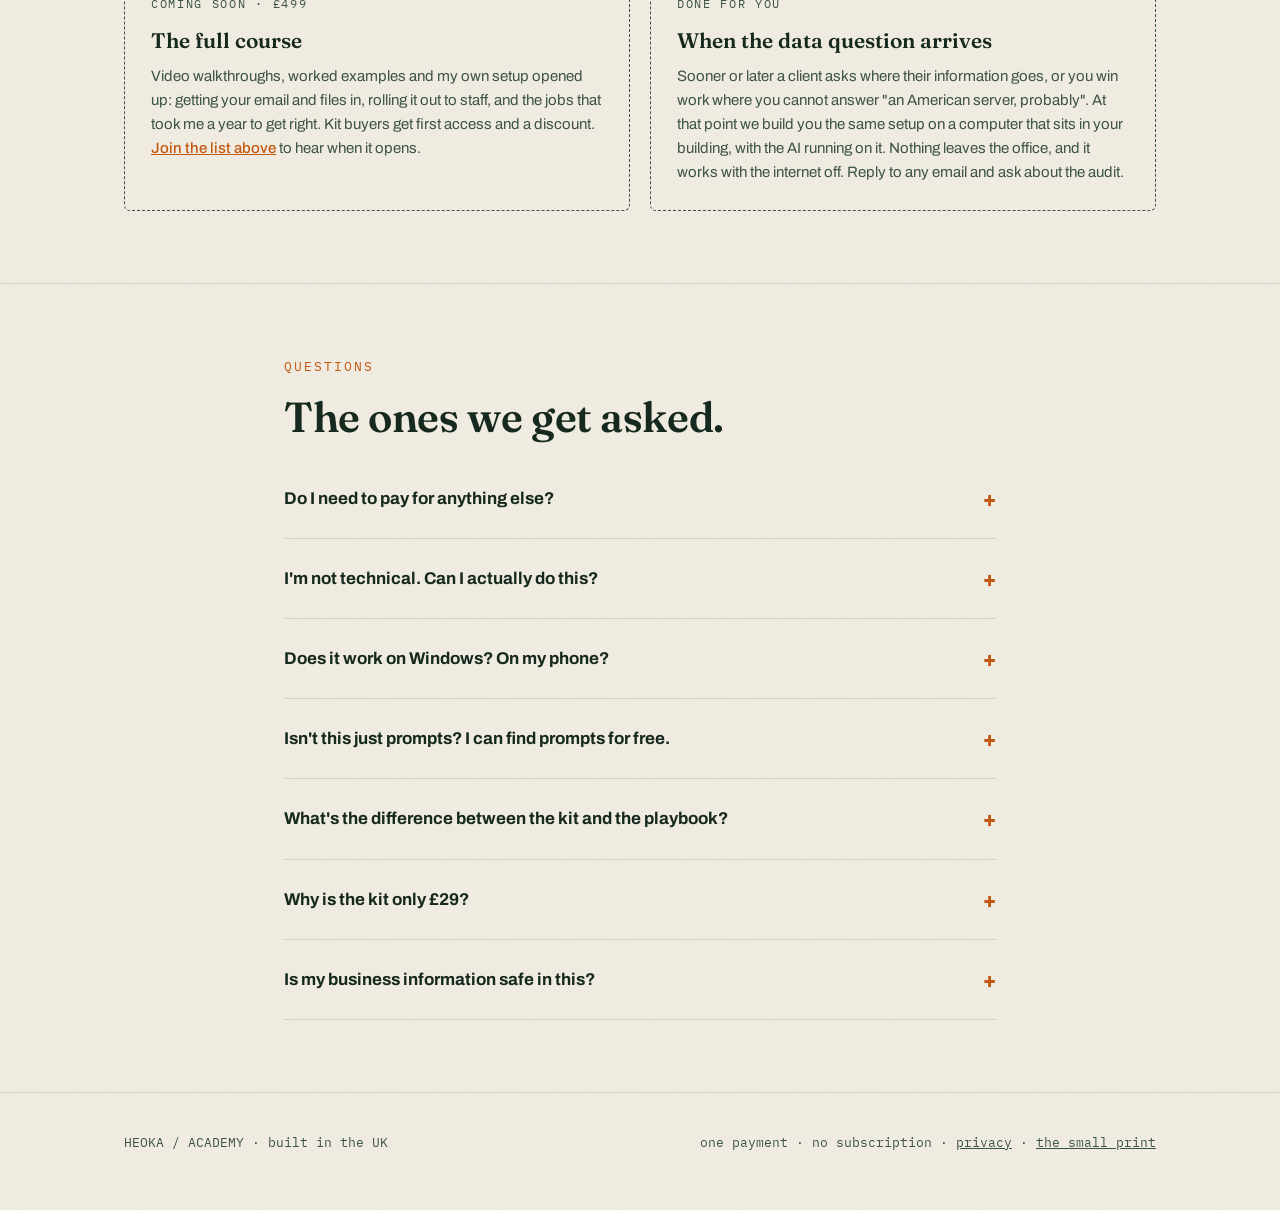
==== commit 388805d3: "Add SEO/social pack, 404 page, privacy and terms pages, accessibility pass - index.html: Open Graph " ====
--- a/index.html
+++ b/index.html
@@ -5,6 +5,24 @@
 <meta name="viewport" content="width=device-width, initial-scale=1.0">
 <title>Make ChatGPT actually know your business | Heoka Academy</title>
 <meta name="description" content="You pay £20 a month for AI that forgets you every morning. The kit gives it a memory of your clients, your jobs and how you work. Setup takes half an hour.">
+<!-- If the site moves to a custom domain, update the canonical + og:url + og:image URLs below,
+     plus sitemap.xml and the Sitemap line in robots.txt. -->
+<link rel="canonical" href="https://connor608.github.io/heoka-academy/">
+<meta name="theme-color" content="#07100B">
+<meta property="og:type" content="website">
+<meta property="og:site_name" content="Heoka Academy">
+<meta property="og:locale" content="en_GB">
+<meta property="og:title" content="Make ChatGPT actually know your business">
+<meta property="og:description" content="You pay £20 a month for AI that forgets you every morning. The kit gives it a memory of your clients, your jobs and how you work. Setup takes half an hour.">
+<meta property="og:url" content="https://connor608.github.io/heoka-academy/">
+<meta property="og:image" content="https://connor608.github.io/heoka-academy/assets/og.jpg">
+<meta property="og:image:width" content="1200">
+<meta property="og:image:height" content="630">
+<meta property="og:image:alt" content="Your AI forgets you every morning. Give ChatGPT or Claude a proper memory. The kit, from £29.">
+<meta name="twitter:card" content="summary_large_image">
+<meta name="twitter:title" content="Make ChatGPT actually know your business">
+<meta name="twitter:description" content="You pay £20 a month for AI that forgets you every morning. The kit gives it a memory of your clients, your jobs and how you work. Setup takes half an hour.">
+<meta name="twitter:image" content="https://connor608.github.io/heoka-academy/assets/og.jpg">
 <link rel="icon" href="data:image/svg+xml,%3Csvg xmlns='http://www.w3.org/2000/svg' viewBox='0 0 64 64'%3E%3Crect width='64' height='64' rx='14' fill='%2316291E'/%3E%3Cpath d='M16 18h8v11h16V18h8v28h-8V35H24v11h-8z' fill='%23FFF8EC'/%3E%3Cpath d='M47 13l-8 38' stroke='%23C2570F' stroke-width='4' stroke-linecap='round'/%3E%3C/svg%3E">
 <!--
   ============================================================
@@ -19,6 +37,8 @@
                               appears at: line 642 (pricing card 3 button href)
   4. REPLACE_FORM_ID        - Formspree form ID for the free Business File capture
                               appears at: line 572 (form action URL)
+  5. REPLACE_CONTACT_EMAIL  - public contact address, on privacy.html (twice)
+                              and terms.html (once)
 
   The header CTA and the hero button both scroll to the pricing block (href="#buy"),
   so they need no Stripe link of their own.
@@ -27,6 +47,12 @@
   - Set every Stripe link's success/redirect URL to thank-you.html on this site.
   - Name the Stripe products exactly as they appear on this page so the receipt matches.
   - Formspree: formspree.io -> new form -> paste the ID over REPLACE_FORM_ID.
+
+  Until the placeholders are filled, the page guards itself (script at the bottom):
+  - Pricing buttons show a "checkout opens very soon" note and point people at the
+    free section instead of silently doing nothing.
+  - The free-page form skips the (dead) Formspree call and serves the PDF directly.
+  Both guards turn off on their own the moment the real links/ID are pasted in.
   ============================================================
 -->
 <link rel="preconnect" href="https://fonts.googleapis.com">
@@ -384,6 +410,14 @@
 /* footer */
 footer{border-top:1px solid var(--line);padding:40px 0 56px;font-family:var(--mono);font-size:13px;color:var(--ink-soft)}
 footer .wrap{display:flex;justify-content:space-between;flex-wrap:wrap;gap:12px}
+footer a{color:inherit}
+footer a:hover{color:var(--copper)}
+.fine a{color:var(--copper)}
+
+@media (prefers-reduced-motion:reduce){
+  html{scroll-behavior:auto}
+  *,*::before,*::after{animation:none!important;transition:none!important}
+}
 
 @media(max-width:780px){
   .launch-hero{min-height:auto;padding:34px 0 44px}
@@ -571,10 +605,10 @@
            Submissions then land in your inbox and build your list. -->
       <form id="capture" action="https://formspree.io/f/REPLACE_FORM_ID" method="POST">
         <input type="hidden" name="_subject" value="New Heoka Academy signup">
-        <input type="email" name="email" placeholder="you@yourcompany.co.uk" required aria-label="Email address">
+        <input type="email" name="email" placeholder="you@yourcompany.co.uk" required aria-label="Email address" autocomplete="email">
         <button type="submit">Send it to me</button>
       </form>
-      <p class="fine" id="capture-note">One email with the page, then a few short ones on getting real work out of the AI you already pay for. Unsubscribe any time.</p>
+      <p class="fine" id="capture-note">One email with the page, then a few short ones on getting real work out of the AI you already pay for. Unsubscribe any time. <a href="privacy.html">How we handle your email</a>.</p>
     </div>
     <div class="pdf-mock">
       <span class="mono">Free page &middot; Heoka Academy</span>
@@ -705,35 +739,72 @@
 </main>
 
 <script>
-// Inline submit for the lead-magnet form: keeps people on the page, shows a thank-you.
+// Two jobs in here, and both guards switch themselves off once the real IDs/links are pasted in:
+// 1. Lead-magnet form: posts to Formspree inline, keeps people on the page, shows a thank-you.
+//    While the action still contains REPLACE_FORM_ID the network call would always fail, so it
+//    skips Formspree and serves the free PDF directly instead. Once a real form ID is in, the
+//    normal email flow runs (and the thank-you still offers the direct download).
+// 2. Pricing buttons: while they still point at #STRIPE_LINK placeholders, a click would
+//    silently do nothing. Until real Stripe links are pasted in, clicking shows a short
+//    "checkout opens soon" note and scrolls to the free section instead.
 (function(){
+  var FREE_PDF = 'd/efd8ce239771a8e2/The_Business_File.pdf';
+
   var form = document.getElementById('capture');
   var note = document.getElementById('capture-note');
-  if(!form) return;
-  form.addEventListener('submit', function(e){
-    e.preventDefault();
-    var btn = form.querySelector('button');
-    btn.textContent = 'Sending...';
-    fetch(form.action, {
-      method:'POST',
-      body:new FormData(form),
-      headers:{'Accept':'application/json'}
-    }).then(function(r){
-      if(r.ok){
-        form.innerHTML = '<p style="font-family:var(--mono);font-size:15px;color:var(--copper)">Done. Check your inbox for The Business File.</p>';
-        if(note) note.textContent = 'If it is not there in a minute, check spam and add us to your contacts.';
-      } else {
-        btn.textContent = 'Try again';
+  if(form){
+    var live = form.action.indexOf('REPLACE_FORM_ID') === -1;
+    var doneMsg = '<p style="font-family:var(--mono);font-size:15px;color:var(--copper)">Done. ' +
+      '<a href="' + FREE_PDF + '" style="color:var(--copper)">Download The Business File</a>' +
+      (live ? ', and a copy is on its way to your inbox.' : '.') + '</p>';
+    form.addEventListener('submit', function(e){
+      e.preventDefault();
+      if(!live){
+        form.innerHTML = doneMsg;
+        if(note) note.textContent = 'Fill it in once, paste it at the top of any chat.';
+        return;
       }
-    }).catch(function(){ btn.textContent = 'Try again'; });
-  });
+      var btn = form.querySelector('button');
+      btn.textContent = 'Sending...';
+      fetch(form.action, {
+        method:'POST',
+        body:new FormData(form),
+        headers:{'Accept':'application/json'}
+      }).then(function(r){
+        if(r.ok){
+          form.innerHTML = doneMsg;
+          if(note) note.textContent = 'If it is not there in a minute, check spam and add us to your contacts.';
+        } else {
+          btn.textContent = 'Try again';
+        }
+      }).catch(function(){ btn.textContent = 'Try again'; });
+    });
+  }
+
+  var pending = document.querySelectorAll('a[href^="#STRIPE_LINK"]');
+  for(var i = 0; i < pending.length; i++){
+    pending[i].addEventListener('click', function(e){
+      e.preventDefault();
+      var tier = this.closest('.tier');
+      if(tier && !tier.querySelector('.checkout-note')){
+        var p = document.createElement('p');
+        p.className = 'checkout-note';
+        p.style.cssText = 'font-family:var(--mono);font-size:13px;color:var(--copper);margin-top:12px';
+        p.textContent = 'Checkout opens very soon. Grab the free page below and you will be first to hear.';
+        this.insertAdjacentElement('afterend', p);
+      }
+      var free = document.getElementById('free');
+      var reduced = window.matchMedia && matchMedia('(prefers-reduced-motion: reduce)').matches;
+      if(free) free.scrollIntoView({behavior: reduced ? 'auto' : 'smooth'});
+    });
+  }
 })();
 </script>
 
 <footer>
   <div class="wrap">
     <span>HEOKA / ACADEMY &middot; built in the UK</span>
-    <span>one payment &middot; no subscription</span>
+    <span>one payment &middot; no subscription &middot; <a href="privacy.html">privacy</a> &middot; <a href="terms.html">the small print</a></span>
   </div>
 </footer>
 
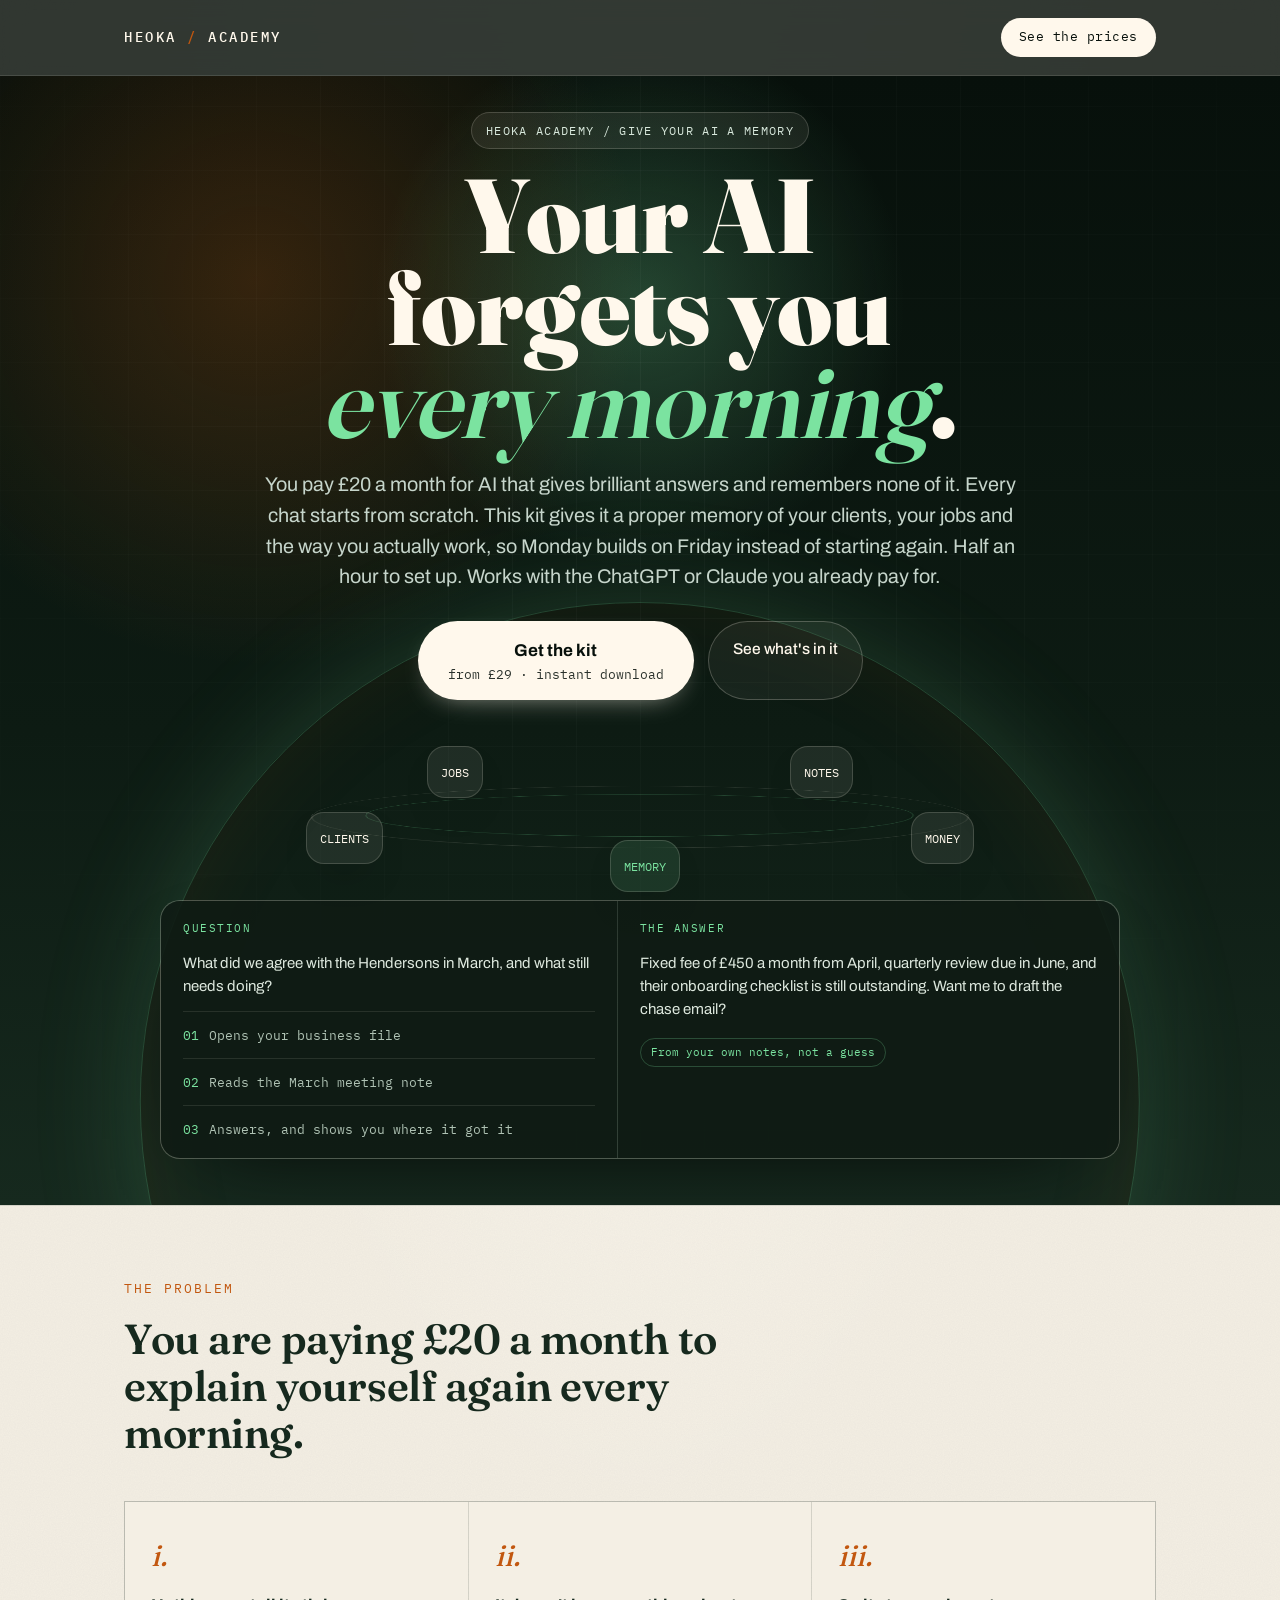
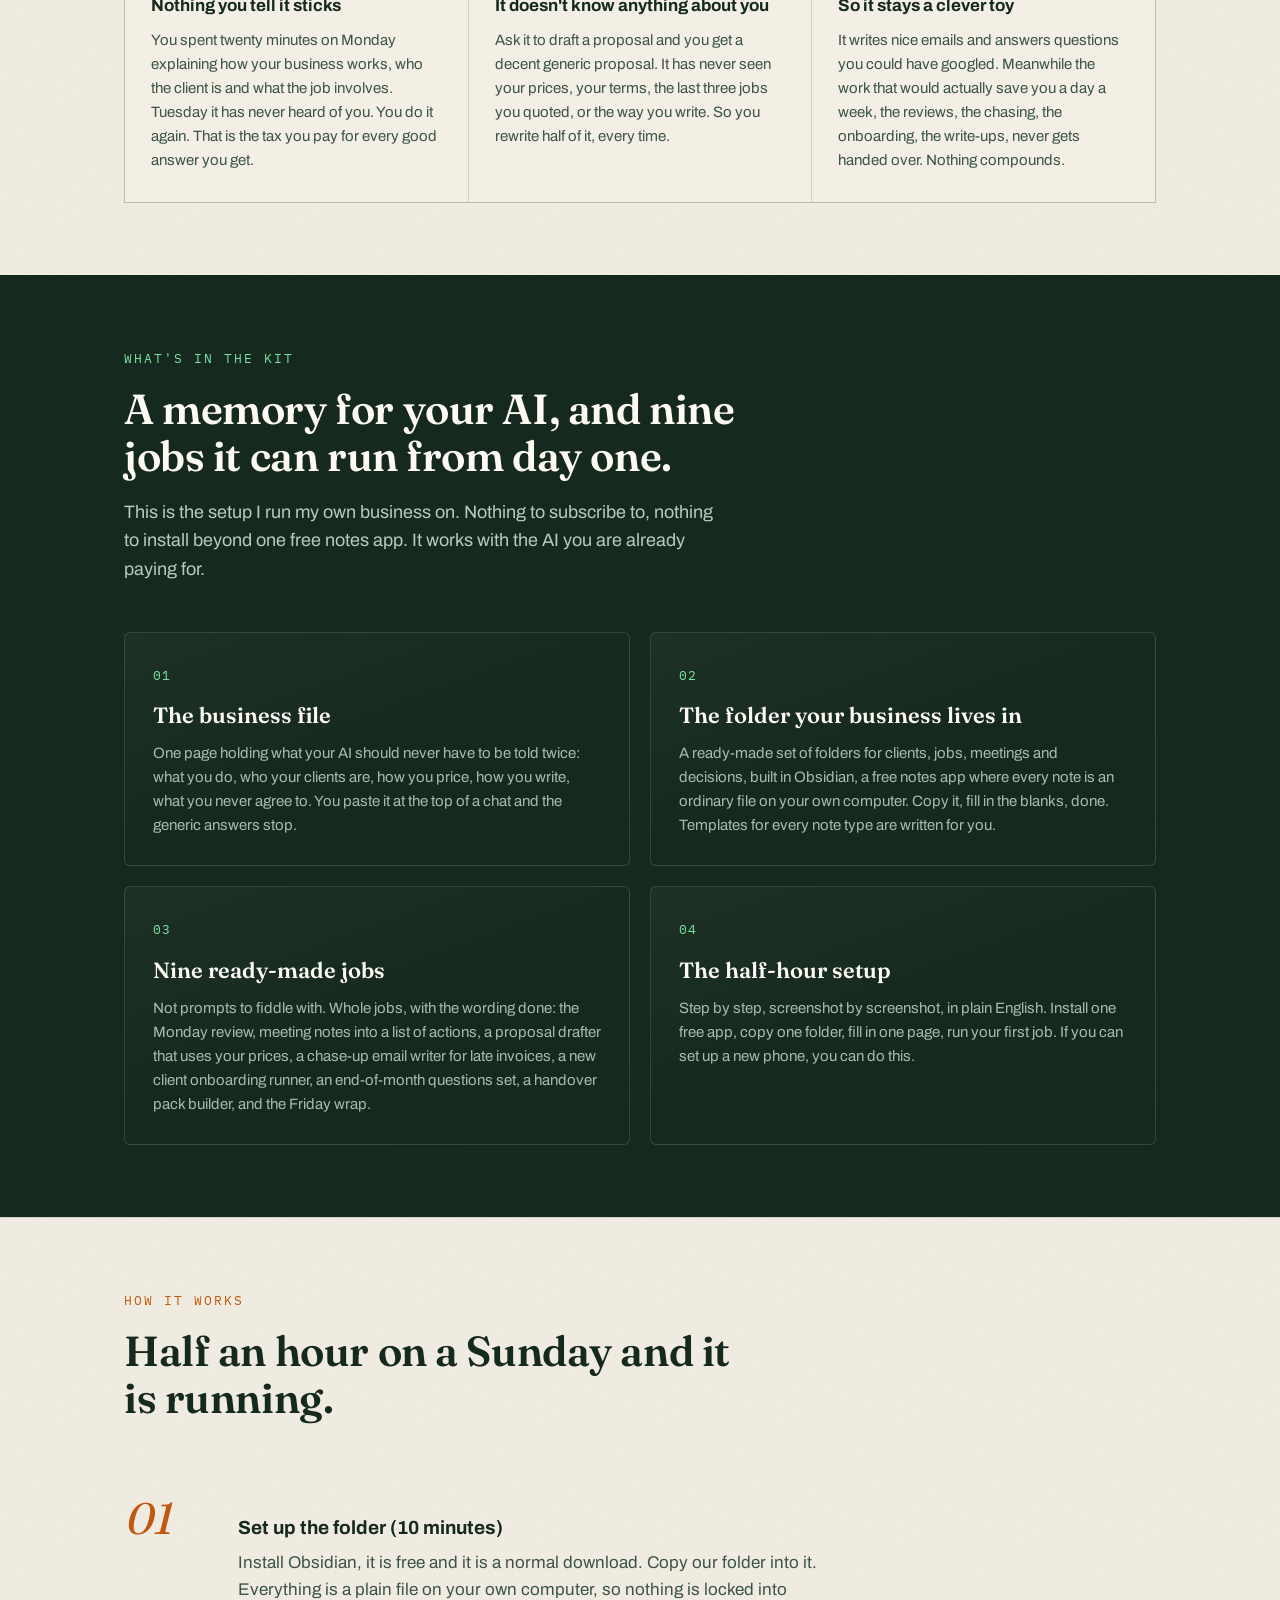
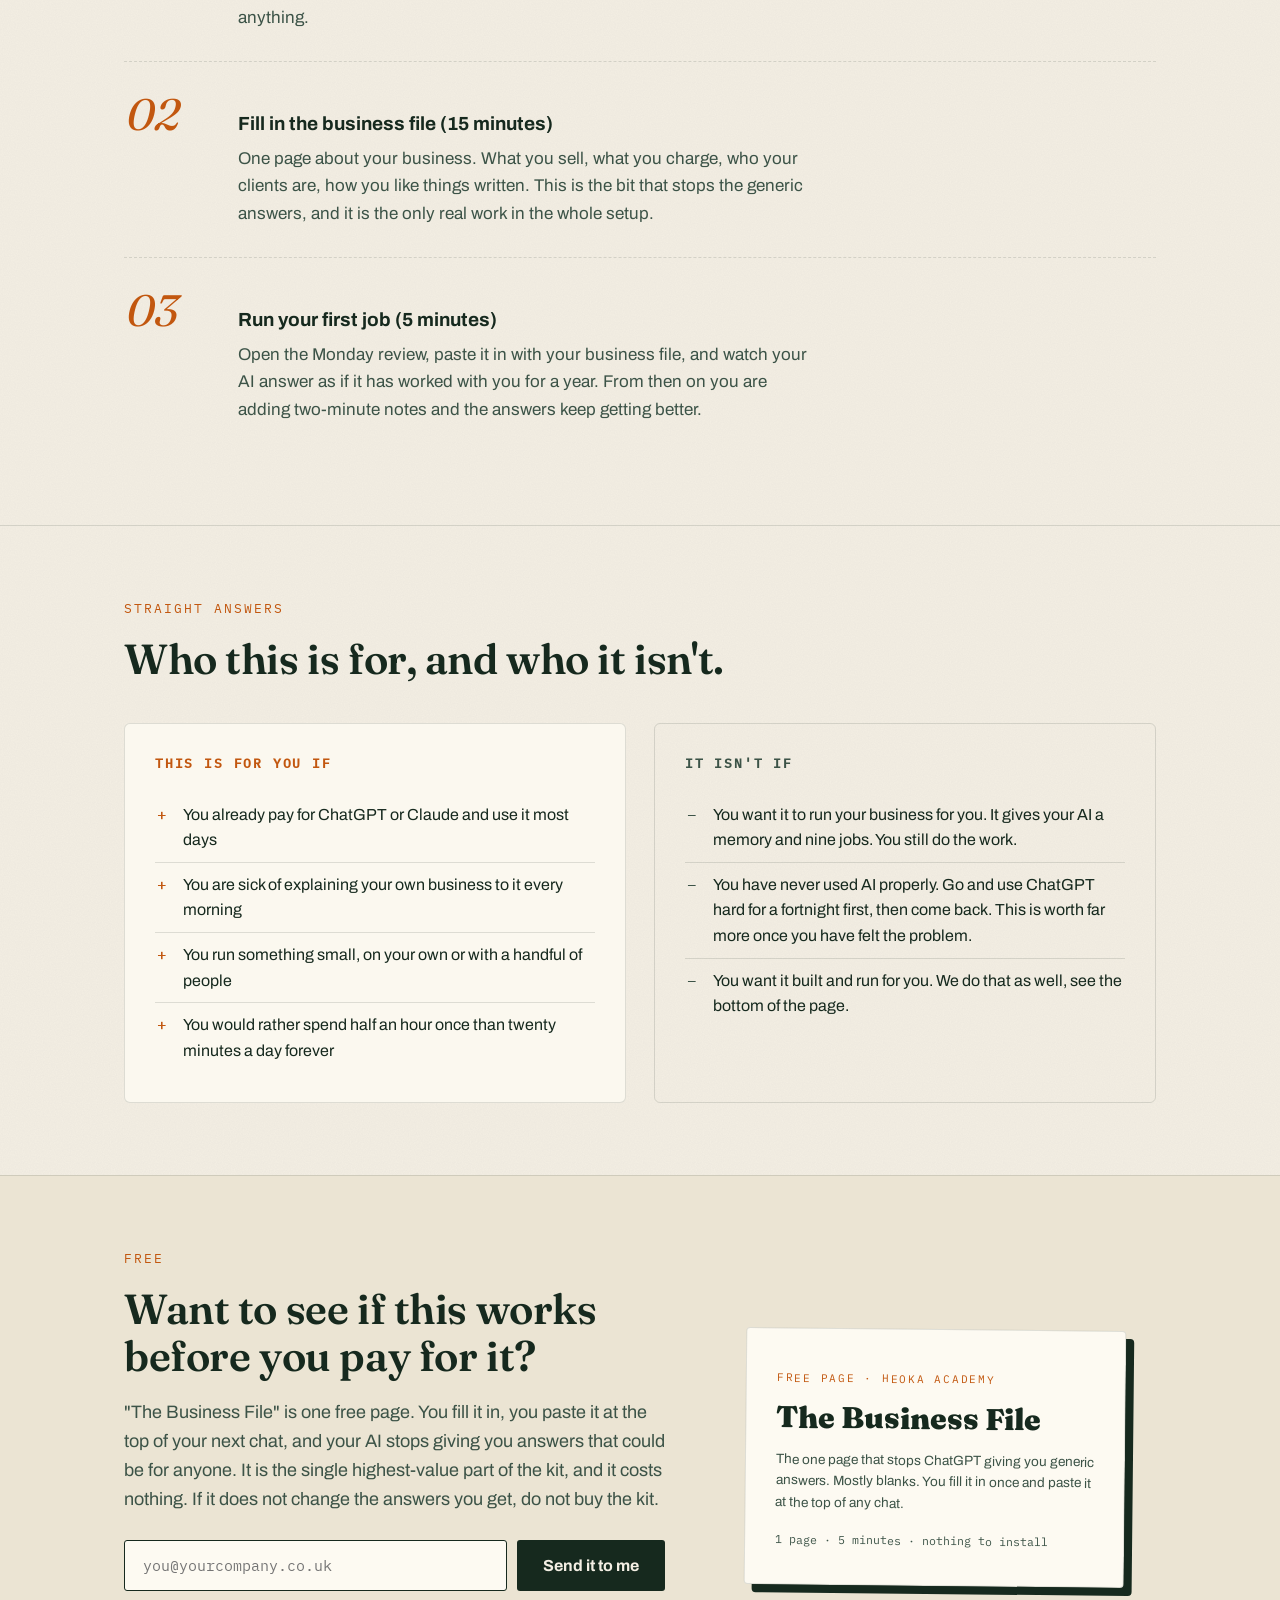
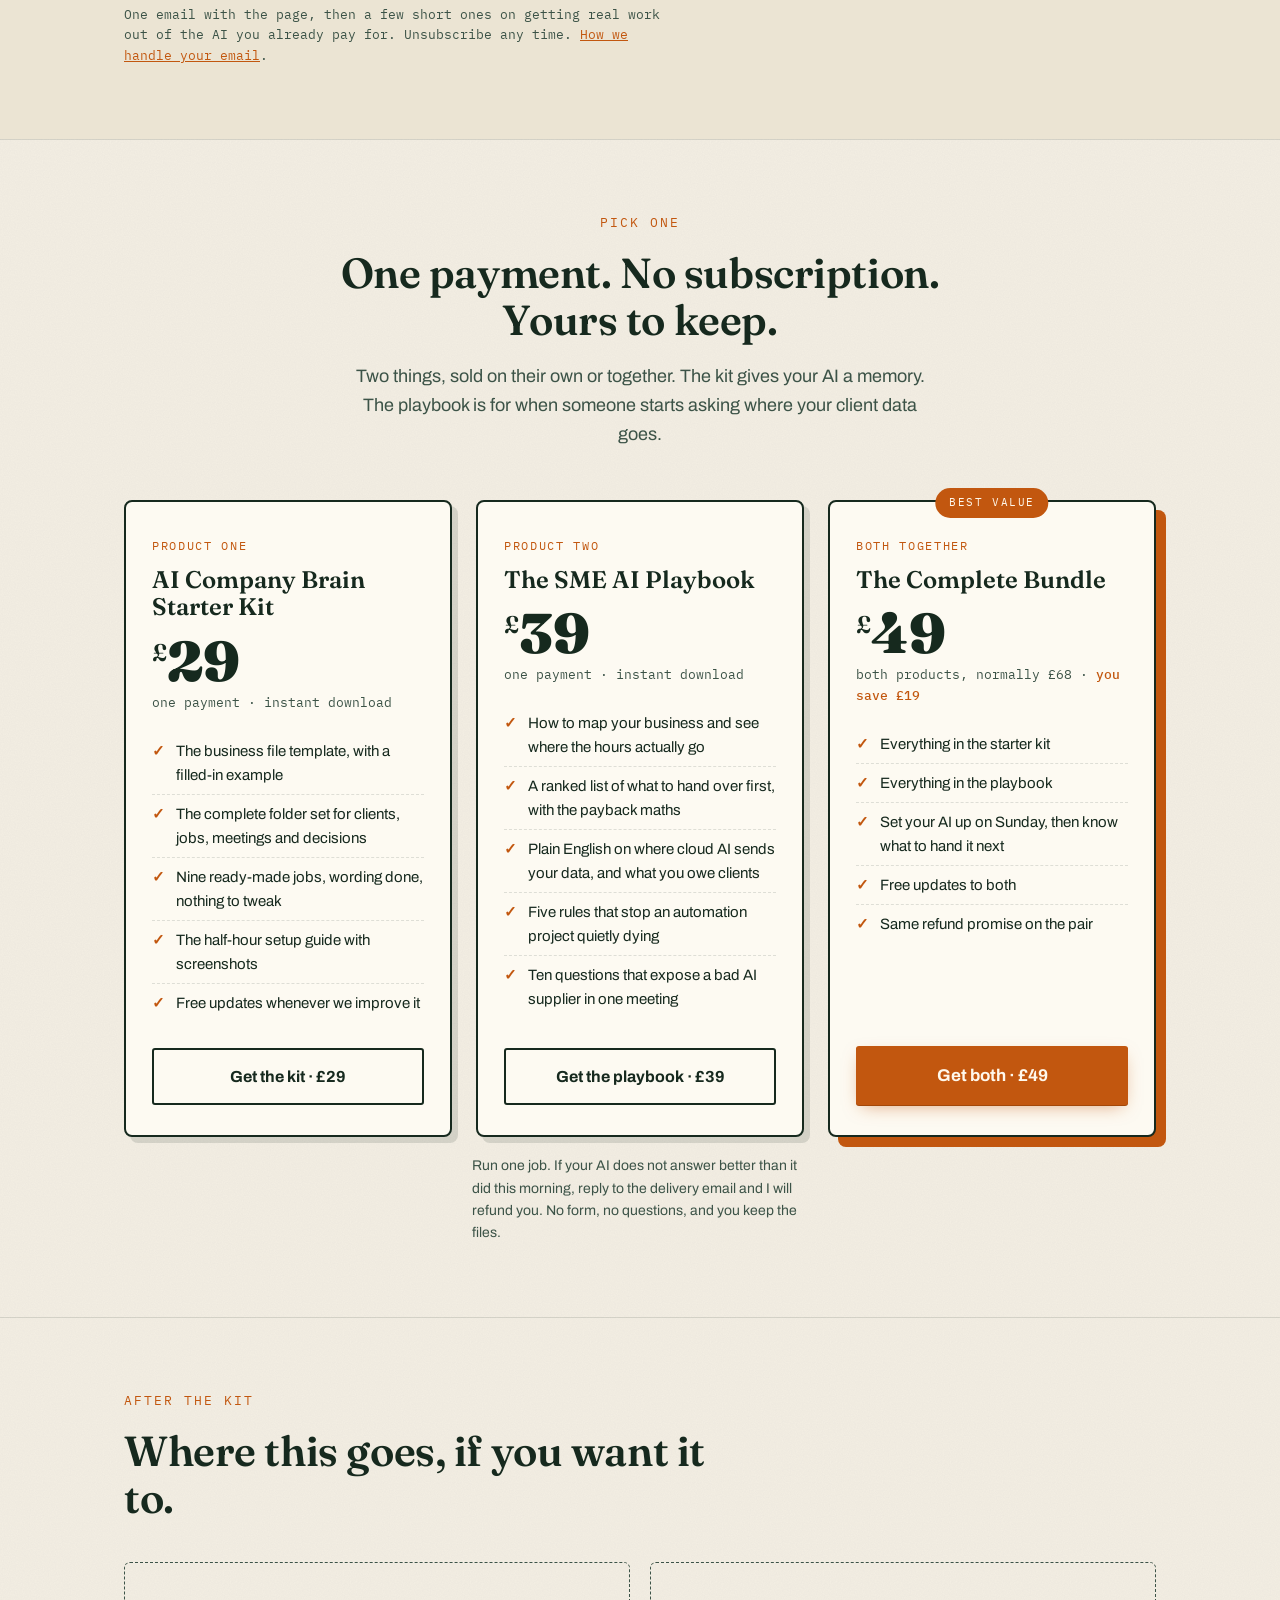
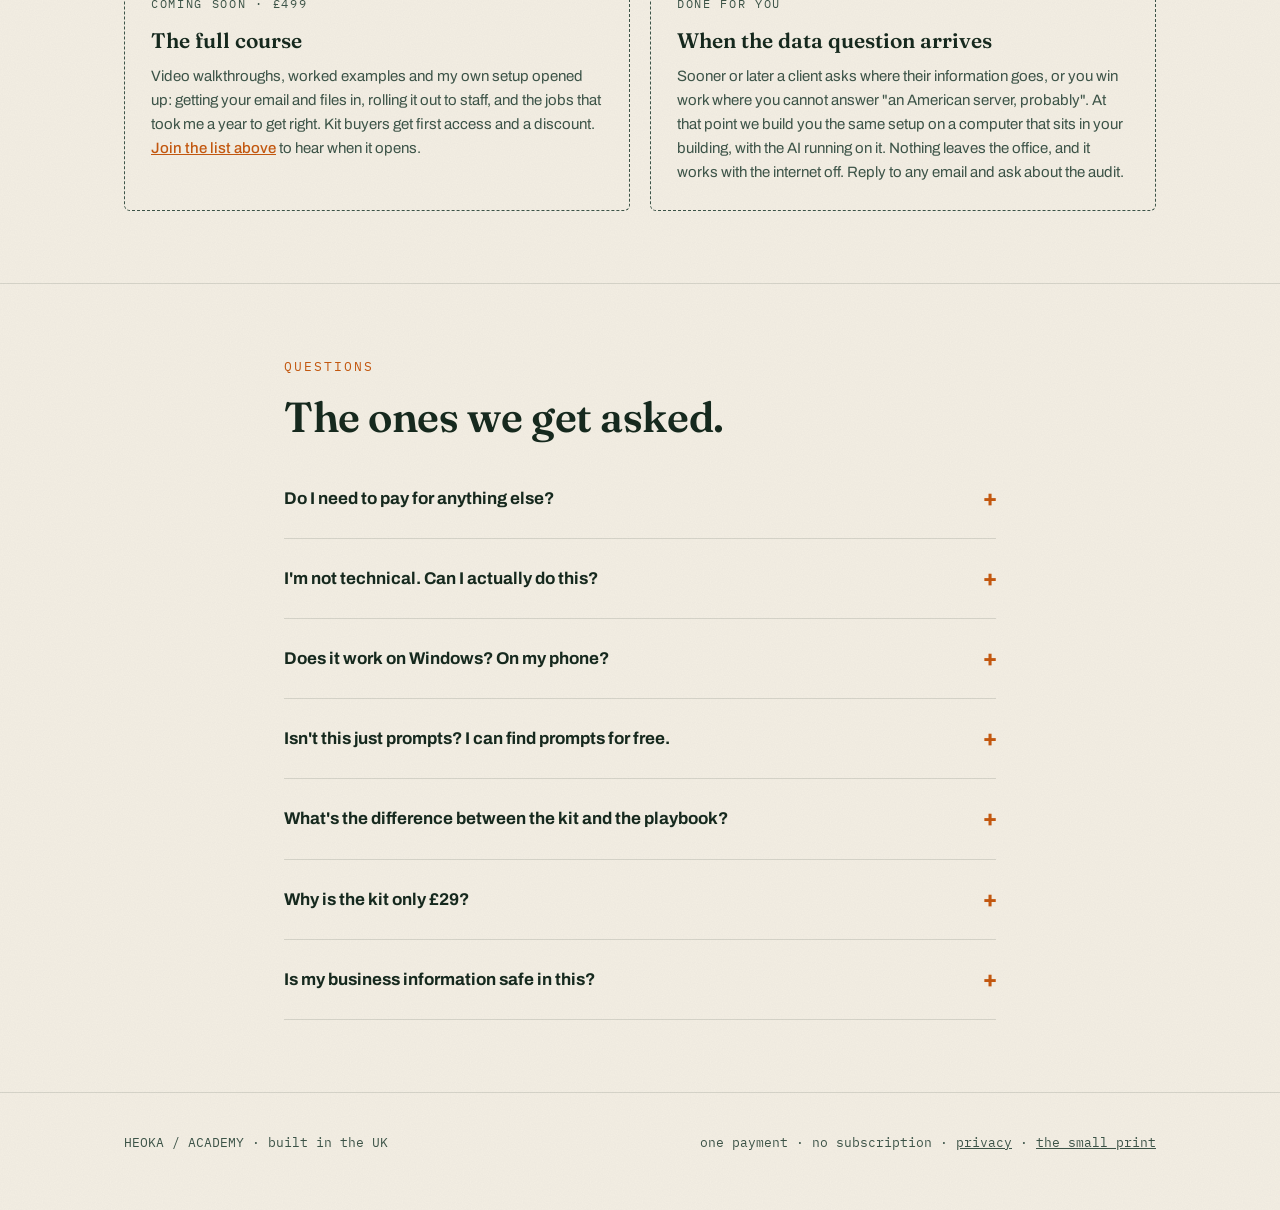
==== commit c92e4d0b: "Self-host the web fonts Fraunces, Archivo and IBM Plex Mono (latin subset, 132KB across four woff2 f" ====
--- a/index.html
+++ b/index.html
@@ -30,15 +30,13 @@
   (search the file for the exact string in the left column)
 
   1. #STRIPE_LINK_KIT       - Stripe Payment Link, AI Company Brain Starter Kit, GBP 29
-                              appears at: line 609 (pricing card 1 button href)
+                              (pricing card 1 button href)
   2. #STRIPE_LINK_PLAYBOOK  - Stripe Payment Link, The SME AI Playbook, GBP 39
-                              appears at: line 625 (pricing card 2 button href)
+                              (pricing card 2 button href)
   3. #STRIPE_LINK_BUNDLE    - Stripe Payment Link, both products bundle, GBP 49
-                              appears at: line 642 (pricing card 3 button href)
+                              (pricing card 3 button href)
   4. REPLACE_FORM_ID        - Formspree form ID for the free Business File capture
-                              appears at: line 572 (form action URL)
-  5. REPLACE_CONTACT_EMAIL  - public contact address, on privacy.html (twice)
-                              and terms.html (once)
+                              (form action URL in the Free section)
 
   The header CTA and the hero button both scroll to the pricing block (href="#buy"),
   so they need no Stripe link of their own.
@@ -55,9 +53,8 @@
   Both guards turn off on their own the moment the real links/ID are pasted in.
   ============================================================
 -->
-<link rel="preconnect" href="https://fonts.googleapis.com">
-<link rel="preconnect" href="https://fonts.gstatic.com" crossorigin>
-<link href="https://fonts.googleapis.com/css2?family=Fraunces:opsz,wght@9..144,400;9..144,600;9..144,900&family=Archivo:wght@400;500;700&family=IBM+Plex+Mono:wght@400;500&display=swap" rel="stylesheet">
+<link rel="preload" href="assets/fonts/fraunces.woff2" as="font" type="font/woff2" crossorigin>
+<link rel="stylesheet" href="assets/fonts.css">
 <style>
 :root{
   --paper:#F4EFE4;
--- a/assets/fonts.css
+++ b/assets/fonts.css
@@ -0,0 +1,68 @@
+/* Self-hosted web fonts (latin subset). Variable-font files serve every weight the site uses. */
+@font-face {
+  font-family: 'Archivo';
+  font-style: normal;
+  font-weight: 400;
+  font-stretch: 100%;
+  font-display: swap;
+  src: url(fonts/archivo.woff2) format('woff2');
+  unicode-range: U+0000-00FF, U+0131, U+0152-0153, U+02BB-02BC, U+02C6, U+02DA, U+02DC, U+0304, U+0308, U+0329, U+2000-206F, U+20AC, U+2122, U+2191, U+2193, U+2212, U+2215, U+FEFF, U+FFFD;
+}
+@font-face {
+  font-family: 'Archivo';
+  font-style: normal;
+  font-weight: 500;
+  font-stretch: 100%;
+  font-display: swap;
+  src: url(fonts/archivo.woff2) format('woff2');
+  unicode-range: U+0000-00FF, U+0131, U+0152-0153, U+02BB-02BC, U+02C6, U+02DA, U+02DC, U+0304, U+0308, U+0329, U+2000-206F, U+20AC, U+2122, U+2191, U+2193, U+2212, U+2215, U+FEFF, U+FFFD;
+}
+@font-face {
+  font-family: 'Archivo';
+  font-style: normal;
+  font-weight: 700;
+  font-stretch: 100%;
+  font-display: swap;
+  src: url(fonts/archivo.woff2) format('woff2');
+  unicode-range: U+0000-00FF, U+0131, U+0152-0153, U+02BB-02BC, U+02C6, U+02DA, U+02DC, U+0304, U+0308, U+0329, U+2000-206F, U+20AC, U+2122, U+2191, U+2193, U+2212, U+2215, U+FEFF, U+FFFD;
+}
+@font-face {
+  font-family: 'Fraunces';
+  font-style: normal;
+  font-weight: 400;
+  font-display: swap;
+  src: url(fonts/fraunces.woff2) format('woff2');
+  unicode-range: U+0000-00FF, U+0131, U+0152-0153, U+02BB-02BC, U+02C6, U+02DA, U+02DC, U+0304, U+0308, U+0329, U+2000-206F, U+20AC, U+2122, U+2191, U+2193, U+2212, U+2215, U+FEFF, U+FFFD;
+}
+@font-face {
+  font-family: 'Fraunces';
+  font-style: normal;
+  font-weight: 600;
+  font-display: swap;
+  src: url(fonts/fraunces.woff2) format('woff2');
+  unicode-range: U+0000-00FF, U+0131, U+0152-0153, U+02BB-02BC, U+02C6, U+02DA, U+02DC, U+0304, U+0308, U+0329, U+2000-206F, U+20AC, U+2122, U+2191, U+2193, U+2212, U+2215, U+FEFF, U+FFFD;
+}
+@font-face {
+  font-family: 'Fraunces';
+  font-style: normal;
+  font-weight: 900;
+  font-display: swap;
+  src: url(fonts/fraunces.woff2) format('woff2');
+  unicode-range: U+0000-00FF, U+0131, U+0152-0153, U+02BB-02BC, U+02C6, U+02DA, U+02DC, U+0304, U+0308, U+0329, U+2000-206F, U+20AC, U+2122, U+2191, U+2193, U+2212, U+2215, U+FEFF, U+FFFD;
+}
+@font-face {
+  font-family: 'IBM Plex Mono';
+  font-style: normal;
+  font-weight: 400;
+  font-display: swap;
+  src: url(fonts/ibmplexmono.woff2) format('woff2');
+  unicode-range: U+0000-00FF, U+0131, U+0152-0153, U+02BB-02BC, U+02C6, U+02DA, U+02DC, U+0304, U+0308, U+0329, U+2000-206F, U+20AC, U+2122, U+2191, U+2193, U+2212, U+2215, U+FEFF, U+FFFD;
+}
+@font-face {
+  font-family: 'IBM Plex Mono';
+  font-style: normal;
+  font-weight: 500;
+  font-display: swap;
+  src: url(fonts/ibmplexmono-1.woff2) format('woff2');
+  unicode-range: U+0000-00FF, U+0131, U+0152-0153, U+02BB-02BC, U+02C6, U+02DA, U+02DC, U+0304, U+0308, U+0329, U+2000-206F, U+20AC, U+2122, U+2191, U+2193, U+2212, U+2215, U+FEFF, U+FFFD;
+}
